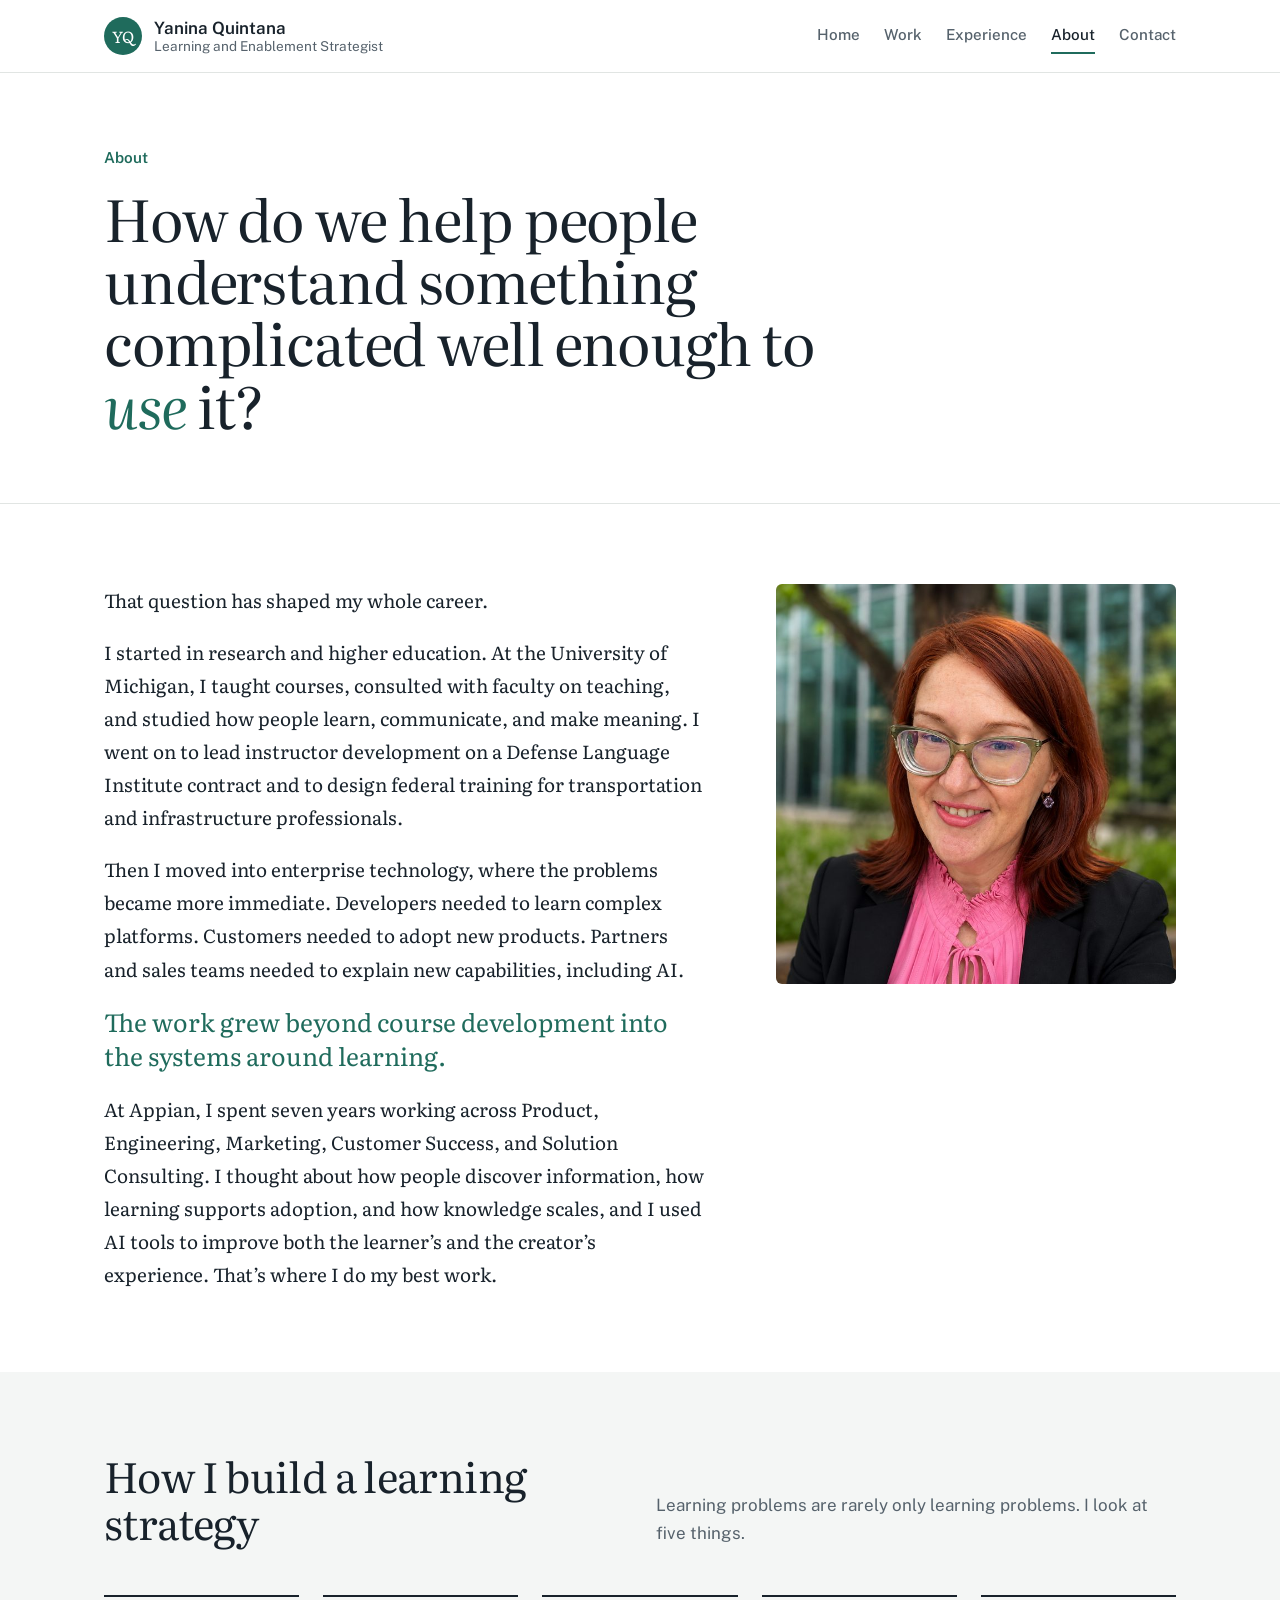
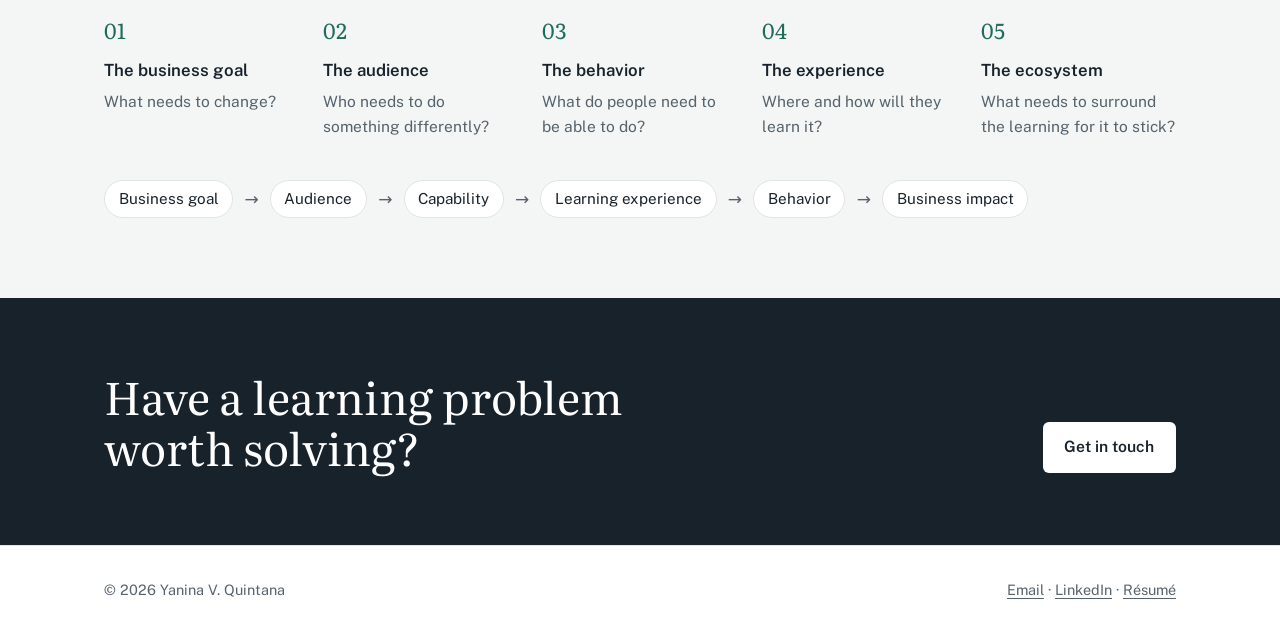
==== about.html @ 0d3a7aab "Add files via upload" ====
<!DOCTYPE html>
<html lang="en">
<head>
<meta charset="utf-8">
<meta name="viewport" content="width=device-width, initial-scale=1, viewport-fit=cover">
<title>About | Yanina Quintana</title>
<meta name="description" content="Yanina Quintana, learning and enablement strategist: learning strategy, AI enablement, and product education for complex technology.">
<meta property="og:title" content="About | Yanina Quintana">
<meta property="og:description" content="Yanina Quintana, learning and enablement strategist: learning strategy, AI enablement, and product education for complex technology.">
<link rel="preconnect" href="https://fonts.googleapis.com"><link rel="preconnect" href="https://fonts.gstatic.com" crossorigin>
<link href="https://fonts.googleapis.com/css2?family=Literata:ital,opsz,wght@0,7..72,400;1,7..72,400&family=Public+Sans:wght@400;500;600&display=swap" rel="stylesheet">
<style>:root{--bg:#FFFFFF;--soft:#F4F6F5;--ink:#18222B;--muted:#56626C;--accent:#1F6B5C;--accent-2:#0F4F43;--rule:#E1E5E3;
--serif:"Literata",Georgia,"Times New Roman",serif;--sans:"Public Sans",system-ui,-apple-system,"Segoe UI",sans-serif;
box-sizing:border-box;padding-top:env(safe-area-inset-top,0px);padding-bottom:env(safe-area-inset-bottom,0px)}
@media (prefers-color-scheme:dark){:root:not([data-theme="light"]){--bg:#11181D;--soft:#18222A;--ink:#E7ECEA;--muted:#9EABB3;--accent:#7CC7B4;--accent-2:#A5DCCD;--rule:#26323A}}
:root[data-theme="dark"]{--bg:#11181D;--soft:#18222A;--ink:#E7ECEA;--muted:#9EABB3;--accent:#7CC7B4;--accent-2:#A5DCCD;--rule:#26323A}
*,*::before,*::after{box-sizing:inherit}
html{scroll-padding-top:5rem}
body{margin:0;background:var(--bg);color:var(--ink);font-family:var(--sans);font-size:1.0625rem;line-height:1.65;-webkit-font-smoothing:antialiased}
a{color:var(--accent);text-underline-offset:3px}
:focus-visible{outline:2px solid var(--accent);outline-offset:3px;border-radius:3px}
h1,h2,h3,p{margin:0}
img{max-width:100%;display:block}
.wrap{max-width:70rem;margin:0 auto;padding:0 1.5rem}
.skip{position:absolute;left:-999px}.skip:focus{left:1rem;top:1rem;background:var(--bg);padding:.5rem 1rem;z-index:20}
/* header */
.site-head{border-bottom:1px solid var(--rule);background:var(--bg);position:sticky;top:0;z-index:10}
.site-head .wrap{display:flex;align-items:center;justify-content:space-between;gap:1rem;min-height:4.5rem;flex-wrap:wrap}
.brand{display:flex;align-items:center;gap:.75rem;text-decoration:none;color:var(--ink)}
.mono{width:2.4rem;height:2.4rem;border-radius:50%;background:var(--accent);color:var(--bg);display:grid;place-items:center;font-family:var(--serif);font-size:1rem;letter-spacing:.02em}
.brand b{display:block;font-weight:600;line-height:1.2}
.brand small{display:block;color:var(--muted);font-size:.85rem;line-height:1.2}
.site-head nav{display:flex;flex-wrap:wrap;gap:.25rem 1.5rem}
.site-head nav a{color:var(--muted);text-decoration:none;font-weight:500;font-size:.95rem;padding:.3rem 0;border-bottom:2px solid transparent}
.site-head nav a:hover{color:var(--ink)}
.site-head nav a[aria-current]{color:var(--ink);border-bottom-color:var(--accent)}
/* shared */
.eyebrow{font-size:.95rem;font-weight:600;color:var(--accent);margin-bottom:1rem}
.lede{font-size:1.2rem;color:var(--muted);max-width:38rem}
.serif{font-family:var(--serif);font-weight:400}
em.acc{font-style:italic;color:var(--accent)}
section{padding:5rem 0}
section.soft{background:var(--soft)}
.sec-head{display:grid;grid-template-columns:1fr 1fr;gap:2rem;align-items:end;margin-bottom:3rem}
.sec-head h2{font-family:var(--serif);font-weight:400;font-size:clamp(1.9rem,3.5vw,2.6rem);line-height:1.15;letter-spacing:-.015em}
.sec-head p{color:var(--muted)}
.more{font-weight:600;text-decoration:none}
.more:hover{text-decoration:underline}
.btns{display:flex;flex-wrap:wrap;gap:.75rem;align-items:center}
.btn{display:inline-block;padding:.8rem 1.35rem;border-radius:6px;font-weight:600;text-decoration:none;font-size:.98rem}
.btn-solid{background:var(--accent);color:var(--bg)}
.btn-solid:hover{background:var(--accent-2)}
.btn-line{color:var(--ink);box-shadow:inset 0 0 0 1.5px var(--rule)}
.btn-line:hover{box-shadow:inset 0 0 0 1.5px var(--ink)}
/* home hero */
.hero{padding:5rem 0 4.5rem}
.hero .wrap{display:grid;grid-template-columns:1.5fr 1fr;gap:4rem;align-items:center}
.hero h1{font-family:var(--serif);font-weight:400;font-size:clamp(2.6rem,5.6vw,4.4rem);line-height:1.06;letter-spacing:-.025em;margin-bottom:1.5rem}
.hero .lede{margin-bottom:2.25rem}
.hero figure{margin:0}
.hero figure img{width:100%;height:auto;aspect-ratio:1;object-fit:cover;border-radius:6px}
.hero figcaption{font-family:var(--serif);font-style:italic;font-size:1.1rem;line-height:1.5;margin-top:1.1rem;padding-left:1rem;border-left:2px solid var(--accent)}
.stats{display:grid;grid-template-columns:repeat(4,1fr);border-top:1px solid var(--rule);border-bottom:1px solid var(--rule)}
.stats div{padding:1.75rem 1.25rem 1.75rem 0;color:var(--muted);font-size:.95rem;line-height:1.4}
.stats div+div{padding-left:1.25rem;border-left:1px solid var(--rule)}
.stats b{display:block;font-family:var(--serif);font-weight:400;font-size:2.4rem;line-height:1.05;color:var(--ink);margin-bottom:.4rem}
/* project cards */
.cards{display:grid;grid-template-columns:repeat(3,1fr);gap:1.25rem}
.card{display:flex;flex-direction:column;background:var(--bg);border:1px solid var(--rule);border-radius:8px;padding:1.6rem;text-decoration:none;color:var(--ink);transition:border-color .15s}
.card:hover{border-color:var(--accent)}
.card .kind{font-size:.85rem;color:var(--muted);margin-bottom:.4rem}
.card h3{font-family:var(--serif);font-weight:400;font-size:1.4rem;line-height:1.25;margin-bottom:.7rem}
.card p{color:var(--muted);font-size:.97rem;margin-bottom:1.25rem}
.card .go{margin-top:auto;color:var(--accent);font-weight:600;font-size:.95rem}
/* what I do */
.dolist{list-style:none;margin:0;padding:0;display:grid;grid-template-columns:repeat(2,1fr);gap:2.5rem 3.5rem}
.dolist li{display:grid;grid-template-columns:3rem 1fr;gap:.25rem 1rem}
.dolist .n{font-family:var(--serif);font-size:1.5rem;color:var(--accent);grid-row:span 2;line-height:1.3}
.dolist h3{font-size:1.1rem;font-weight:600}
.dolist p{color:var(--muted)}
/* how I work teaser */
.split{display:grid;grid-template-columns:1fr 1fr;gap:4rem;align-items:start}
.split h2{font-family:var(--serif);font-weight:400;font-size:clamp(1.9rem,3.5vw,2.6rem);line-height:1.15;margin-bottom:1.25rem}
.split p+p{margin-top:1rem}
.qs{list-style:none;margin:0;padding:0}
.qs li{font-family:var(--serif);font-size:1.25rem;padding:.9rem 0;border-bottom:1px solid var(--rule)}
.qs li:first-child{border-top:1px solid var(--ink)}
/* cta band */
.cta{background:var(--ink);color:var(--bg);padding:4.5rem 0}
.cta .wrap{display:flex;justify-content:space-between;align-items:end;gap:2rem;flex-wrap:wrap}
.cta h2{font-family:var(--serif);font-weight:400;font-size:clamp(1.9rem,4vw,2.8rem);line-height:1.15;max-width:22ch}
.cta .btn-solid{background:var(--bg);color:var(--ink)}
.cta .btn-solid:hover{background:var(--soft)}
/* page header */
.page-head{padding:4.5rem 0 3rem;border-bottom:1px solid var(--rule)}
.page-head h1{font-family:var(--serif);font-weight:400;font-size:clamp(2.4rem,5vw,3.6rem);line-height:1.08;letter-spacing:-.02em;margin-bottom:1.25rem;max-width:22ch}
/* work page */
.proj{display:grid;grid-template-columns:15rem 1fr;gap:3rem;padding:3.5rem 0;border-bottom:1px solid var(--rule)}
.proj .side .kind{color:var(--accent);font-weight:600;margin-bottom:.9rem}
.proj .side .fig{font-family:var(--serif);font-size:2.6rem;line-height:1;margin-bottom:.35rem}
.proj .side .figl{color:var(--muted);font-size:.95rem}
.proj h2{font-family:var(--serif);font-weight:400;font-size:clamp(1.6rem,3vw,2.1rem);line-height:1.2;margin-bottom:1.25rem}
.proj dl{margin:0;display:grid;grid-template-columns:8.5rem 1fr;gap:.9rem 1.5rem;max-width:44rem}
.proj dt{font-weight:600}
.proj dd{margin:0;color:var(--muted)}
.proj dd.insight{font-family:var(--serif);font-style:italic;color:var(--ink);font-size:1.15rem}
.also{display:grid;grid-template-columns:repeat(2,1fr);gap:1.5rem 3rem;list-style:none;margin:0;padding:0}
.also h3{font-size:1.05rem;font-weight:600;margin-bottom:.25rem}
.also p{color:var(--muted)}
/* experience page */
.role{display:grid;grid-template-columns:15rem 1fr;gap:3rem;padding:3rem 0;border-bottom:1px solid var(--rule)}
.role .when{color:var(--muted);font-size:.95rem}
.role .org{font-weight:600;font-size:1.05rem;margin-bottom:.2rem}
.role h2{font-family:var(--serif);font-weight:400;font-size:1.6rem;line-height:1.25;margin-bottom:.8rem}
.role .summary{color:var(--muted);margin-bottom:1rem;max-width:44rem}
.role ul{margin:0;padding-left:1.1rem;max-width:44rem}
.role li+li{margin-top:.45rem}
.role li::marker{color:var(--accent)}
.facts{display:grid;grid-template-columns:repeat(3,1fr);gap:2rem}
.facts h3{font-size:.95rem;font-weight:600;color:var(--accent);margin-bottom:.75rem}
.facts ul{list-style:none;margin:0;padding:0}
.facts li{padding:.55rem 0;border-bottom:1px solid var(--rule)}
.facts li span{display:block;color:var(--muted);font-size:.93rem}
.chips{display:flex;flex-wrap:wrap;gap:.5rem;list-style:none;margin:0;padding:0}
.chips li{border:1px solid var(--rule);padding:.35rem .85rem;border-radius:999px;font-size:.93rem;background:var(--bg)}
.skills{display:grid;grid-template-columns:repeat(2,1fr);gap:2rem 3rem}
.skills h3{font-size:1rem;font-weight:600;margin-bottom:.75rem}
/* about page */
.about-grid{display:grid;grid-template-columns:1.5fr 1fr;gap:4.5rem;align-items:start}
.story p{font-family:var(--serif);font-size:1.18rem;line-height:1.75}
.story p+p{margin-top:1.2rem}
.story .pull{font-size:1.55rem;line-height:1.4;color:var(--accent)}
.about-grid figure{margin:0}
.about-grid figure img{width:100%;height:auto;aspect-ratio:1;object-fit:cover;border-radius:6px}
.steps{list-style:none;margin:0;padding:0;display:grid;grid-template-columns:repeat(5,1fr);gap:1.5rem;counter-reset:s}
.steps li{counter-increment:s;border-top:2px solid var(--ink);padding-top:1rem}
.steps li::before{content:"0" counter(s);display:block;font-family:var(--serif);color:var(--accent);font-size:1.35rem;margin-bottom:.5rem}
.steps h3{font-size:1.05rem;font-weight:600;margin-bottom:.25rem}
.steps p{color:var(--muted);font-size:.97rem}
.flow{display:flex;flex-wrap:wrap;align-items:center;gap:.5rem .7rem;margin-top:2.5rem}
.flow span{background:var(--bg);border:1px solid var(--rule);padding:.35rem .85rem;border-radius:999px;font-size:.95rem}
.flow i{font-style:normal;color:var(--muted)}
/* contact page */
.contact-grid{display:grid;grid-template-columns:1.2fr 1fr;gap:4rem}
.channels{list-style:none;margin:0;padding:0}
.channels li{padding:1.25rem 0;border-bottom:1px solid var(--rule)}
.channels li:first-child{border-top:1px solid var(--ink)}
.channels small{display:block;color:var(--muted);font-size:.9rem}
.channels a{font-family:var(--serif);font-size:1.35rem;text-decoration:none}
.channels a:hover{text-decoration:underline}
footer.site-foot{border-top:1px solid var(--rule);padding:2rem 0;color:var(--muted);font-size:.9rem}
footer.site-foot .wrap{display:flex;justify-content:space-between;flex-wrap:wrap;gap:1rem}
footer.site-foot a{color:var(--muted)}
@media (max-width:900px){
.hero .wrap,.split,.about-grid,.contact-grid,.sec-head{grid-template-columns:1fr;gap:2.5rem}
.hero figure{max-width:20rem}
.cards{grid-template-columns:1fr 1fr}
.dolist,.also,.skills{grid-template-columns:1fr}
.stats{grid-template-columns:1fr 1fr}
.stats div:nth-child(3){padding-left:0;border-left:0}
.stats div:nth-child(n+3){border-top:1px solid var(--rule)}
.proj,.role{grid-template-columns:1fr;gap:1.25rem}
.steps{grid-template-columns:1fr 1fr}
.facts{grid-template-columns:1fr}
section{padding:3.75rem 0}}
@media (max-width:600px){
.site-head .wrap{padding-top:.75rem;padding-bottom:.75rem}
.cards,.steps{grid-template-columns:1fr}
.proj dl{grid-template-columns:1fr;gap:.2rem}
.proj dd{margin-bottom:.8rem}
.hero{padding:3rem 0}}
/* home v2 additions */
.leadin{font-family:var(--serif);font-style:italic;color:var(--muted);font-size:1.1rem;margin-bottom:.4rem}
.hero-solo{padding:6rem 0 4rem}
.hero-solo .eyebrow{letter-spacing:.08em;text-transform:uppercase;font-size:.85rem}
.hero-solo h1{font-family:var(--serif);font-weight:400;font-size:clamp(2.8rem,6.4vw,5.2rem);line-height:1.04;letter-spacing:-.03em;max-width:15ch;margin-bottom:1.75rem}
.hero-solo .lede{margin-bottom:2.25rem}
.think{display:grid;grid-template-columns:1.2fr 1fr;gap:4.5rem;align-items:center}
.think h2,.work-h h2,.how h2{font-family:var(--serif);font-weight:400;font-size:clamp(2rem,3.8vw,2.8rem);line-height:1.12;letter-spacing:-.015em;margin-bottom:1.25rem}
.think p.body{font-size:1.2rem;color:var(--muted);max-width:34rem;margin-bottom:1.5rem}
.think figure{margin:0}
.think figure img{width:100%;height:auto;aspect-ratio:1;object-fit:cover;border-radius:6px}
.think figcaption{font-family:var(--serif);font-style:italic;font-size:1.2rem;line-height:1.5;margin-top:1.25rem;padding-left:1rem;border-left:2px solid var(--accent)}
.work-h{display:grid;grid-template-columns:1fr 1fr;gap:2rem;align-items:end;margin-bottom:2.5rem}
.work-h p{color:var(--muted)}
.cards-foot{margin-top:2rem}
.how{display:grid;grid-template-columns:1fr 1.1fr;gap:4.5rem;align-items:center}
.how p.body{font-size:1.15rem;color:var(--muted);margin-bottom:1.5rem}
.map{background:var(--soft);border-radius:8px;padding:1.25rem}
.map svg{width:100%;height:auto;display:block}
.closing{padding:4.5rem 0;border-top:1px solid var(--rule)}
.closing .wrap{display:flex;justify-content:space-between;align-items:center;gap:1.5rem;flex-wrap:wrap}
.closing .who{display:flex;align-items:center;gap:1rem}
.closing .who .mono{width:3.25rem;height:3.25rem;font-size:1.25rem}
.closing b{display:block;font-family:var(--serif);font-weight:400;font-size:1.6rem;line-height:1.2}
.closing small{color:var(--muted);font-size:1rem}
@media (max-width:900px){.think,.how,.work-h{grid-template-columns:1fr;gap:2.5rem}.think figure{max-width:20rem}.hero-solo{padding:3.5rem 0 3rem}}
/* arched portrait */
.think figure{max-width:23rem;justify-self:center;width:100%}
.arch{position:relative;margin-right:.9rem;margin-bottom:.9rem}
.arch::before{content:"";position:absolute;inset:.9rem -.9rem -.9rem .9rem;background:#DCE8E4;border-radius:999px 999px 0 0}
.arch img{position:relative;width:100%;height:auto;aspect-ratio:4/5;object-fit:cover;object-position:50% 20%;border-radius:999px 999px 0 0}
.think .arch img{aspect-ratio:4/5;border-radius:999px 999px 0 0}
@media (prefers-color-scheme:dark){:root:not([data-theme="light"]) .arch::before{background:#1F3A34}}
:root[data-theme="dark"] .arch::before{background:#1F3A34}
</style>
</head>
<body>
<a class="skip" href="#main">Skip to content</a>
<header class="site-head">
  <div class="wrap">
    <a class="brand" href="index.html"><span class="mono" aria-hidden="true">YQ</span><span><b>Yanina Quintana</b><small>Learning and Enablement Strategist</small></span></a>
    <nav aria-label="Main"><a href="index.html">Home</a><a href="work.html">Work</a><a href="experience.html">Experience</a><a href="about.html" aria-current="page">About</a><a href="contact.html">Contact</a></nav>
  </div>
</header>
<main id="main">

<div class="page-head">
  <div class="wrap">
    <p class="eyebrow">About</p>
    <h1>How do we help people understand something complicated well enough to <em class="acc">use</em> it?</h1>
  </div>
</div>
<section>
  <div class="wrap about-grid">
    <div class="story">
      <p>That question has shaped my whole career.</p>
      <p>I started in research and higher education. At the University of Michigan, I taught courses, consulted with faculty on teaching, and studied how people learn, communicate, and make meaning. I went on to lead instructor development on a Defense Language Institute contract and to design federal training for transportation and infrastructure professionals.</p>
      <p>Then I moved into enterprise technology, where the problems became more immediate. Developers needed to learn complex platforms. Customers needed to adopt new products. Partners and sales teams needed to explain new capabilities, including AI.</p>
      <p class="pull">The work grew beyond course development into the systems around learning.</p>
      <p>At Appian, I spent seven years working across Product, Engineering, Marketing, Customer Success, and Solution Consulting. I thought about how people discover information, how learning supports adoption, and how knowledge scales, and I used AI tools to improve both the learner’s and the creator’s experience. That’s where I do my best work.</p>
    </div>
    <figure><img src="[data-uri]" alt="Portrait of Yanina Quintana" width="720" height="720"></figure>
  </div>
</section>
<section class="soft" id="approach">
  <div class="wrap">
    <div class="sec-head"><h2>How I build a learning strategy</h2><p>Learning problems are rarely only learning problems. I look at five things.</p></div>
    <ol class="steps">
      <li><h3>The business goal</h3><p>What needs to change?</p></li>
      <li><h3>The audience</h3><p>Who needs to do something differently?</p></li>
      <li><h3>The behavior</h3><p>What do people need to be able to do?</p></li>
      <li><h3>The experience</h3><p>Where and how will they learn it?</p></li>
      <li><h3>The ecosystem</h3><p>What needs to surround the learning for it to stick?</p></li>
    </ol>
    <div class="flow" aria-label="From business goal to business impact">
      <span>Business goal</span><i>→</i><span>Audience</span><i>→</i><span>Capability</span><i>→</i><span>Learning experience</span><i>→</i><span>Behavior</span><i>→</i><span>Business impact</span>
    </div>
  </div>
</section>

<section class="cta">
  <div class="wrap">
    <h2>Have a learning problem worth solving?</h2>
    <div class="btns"><a class="btn btn-solid" href="contact.html">Get in touch</a></div>
  </div>
</section>
</main>
<footer class="site-foot">
  <div class="wrap">
    <span>© 2026 Yanina V. Quintana</span>
    <span><a href="mailto:yanina.quintanac@gmail.com">Email</a> · <a href="https://www.linkedin.com/in/yanina-quintana/">LinkedIn</a> · <a href="resume.pdf" download>Résumé</a></span>
  </div>
</footer>
</body>
</html>
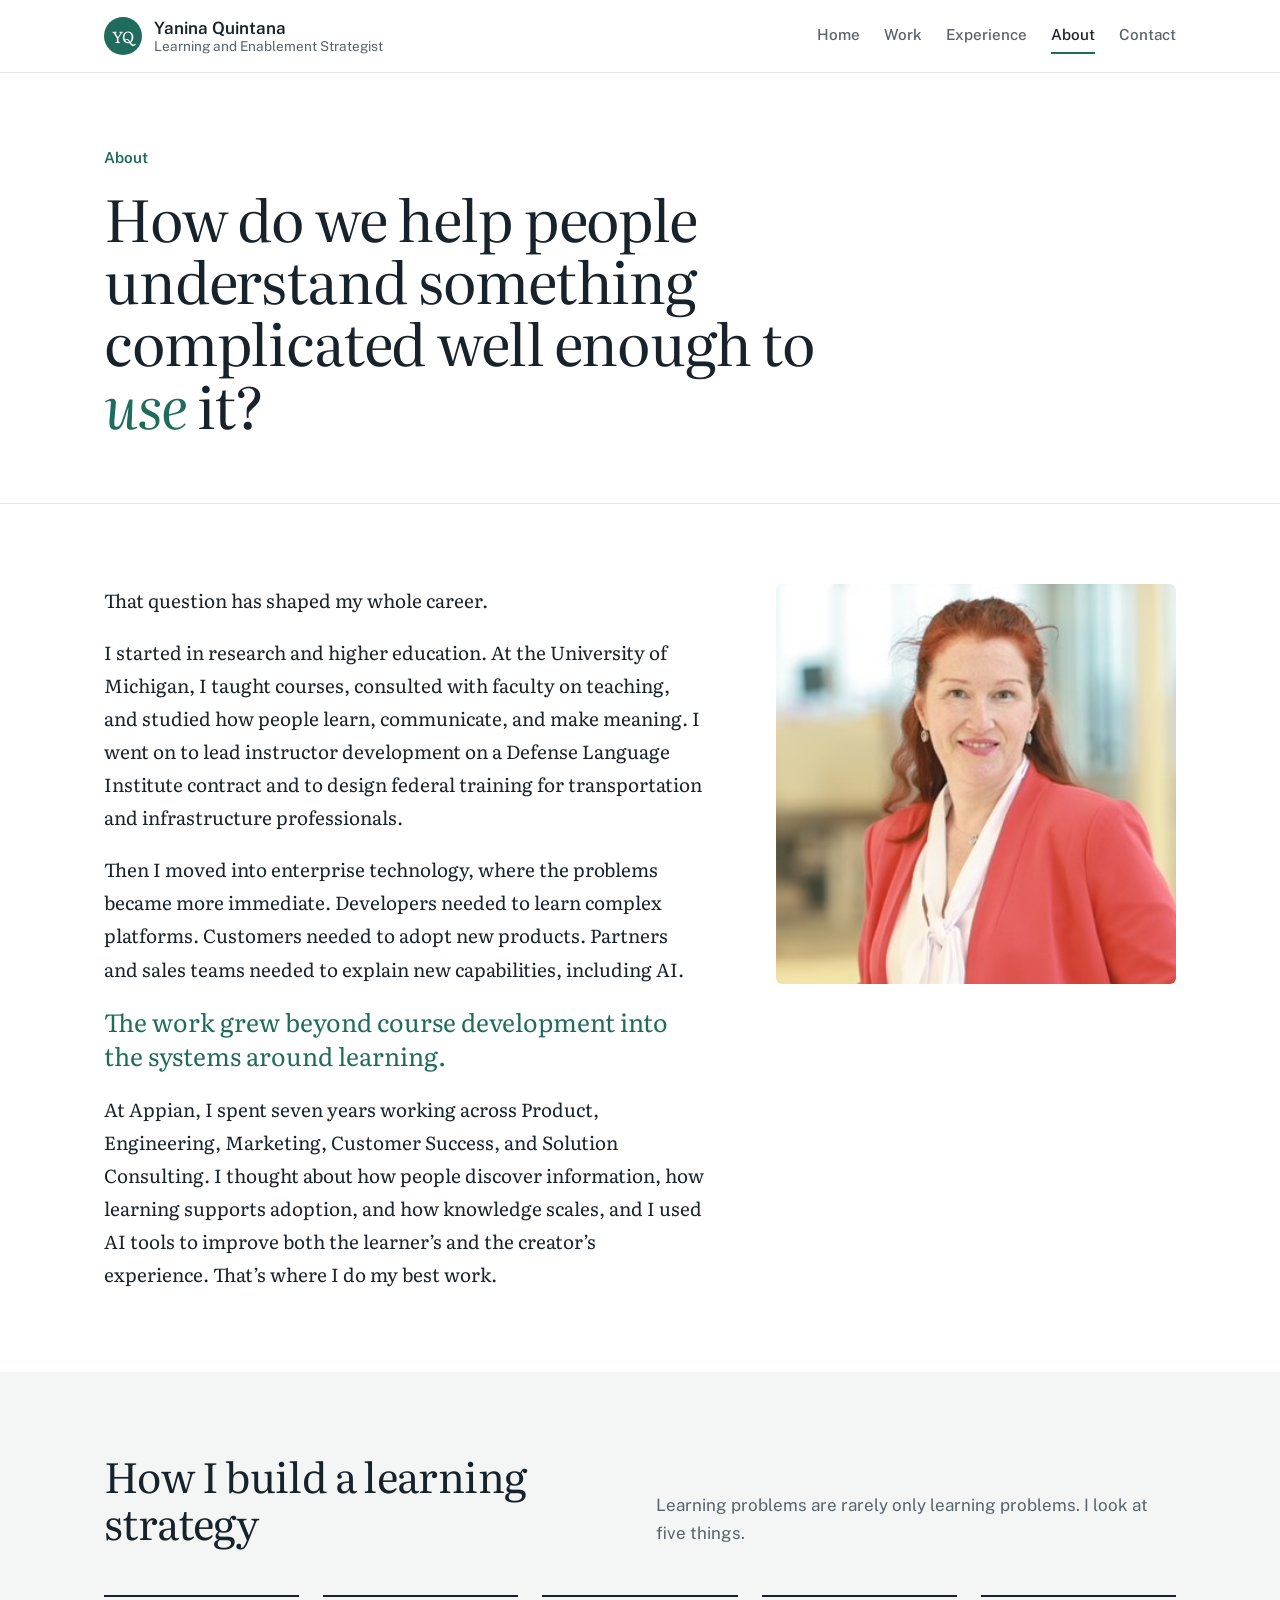
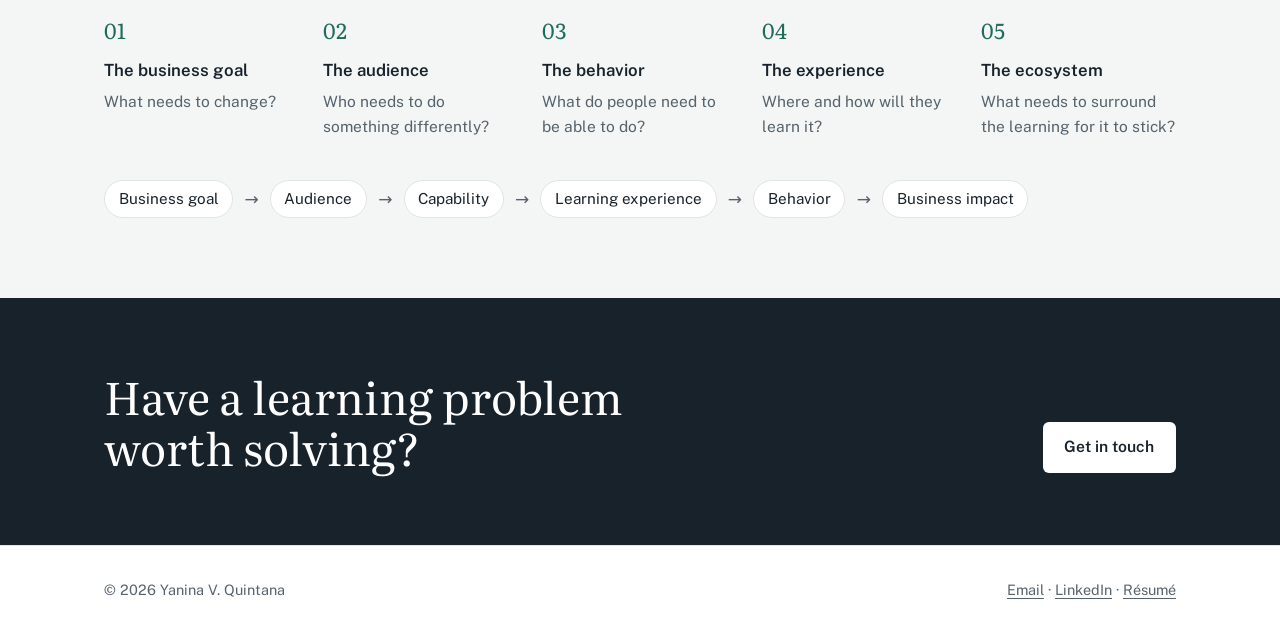
==== commit db3e8cd8: "Add files via upload" ====
--- a/about.html
+++ b/about.html
@@ -203,6 +203,7 @@
 .think .arch img{aspect-ratio:4/5;border-radius:999px 999px 0 0}
 @media (prefers-color-scheme:dark){:root:not([data-theme="light"]) .arch::before{background:#1F3A34}}
 :root[data-theme="dark"] .arch::before{background:#1F3A34}
+.about-grid figure img{object-position:50% 25%}
 </style>
 </head>
 <body>
@@ -230,7 +231,7 @@
       <p class="pull">The work grew beyond course development into the systems around learning.</p>
       <p>At Appian, I spent seven years working across Product, Engineering, Marketing, Customer Success, and Solution Consulting. I thought about how people discover information, how learning supports adoption, and how knowledge scales, and I used AI tools to improve both the learner’s and the creator’s experience. That’s where I do my best work.</p>
     </div>
-    <figure><img src="[data-uri]" alt="Portrait of Yanina Quintana" width="720" height="720"></figure>
+    <figure><img src="[data-uri]" alt="Portrait of Yanina Quintana" width="720" height="720"></figure>
   </div>
 </section>
 <section class="soft" id="approach">
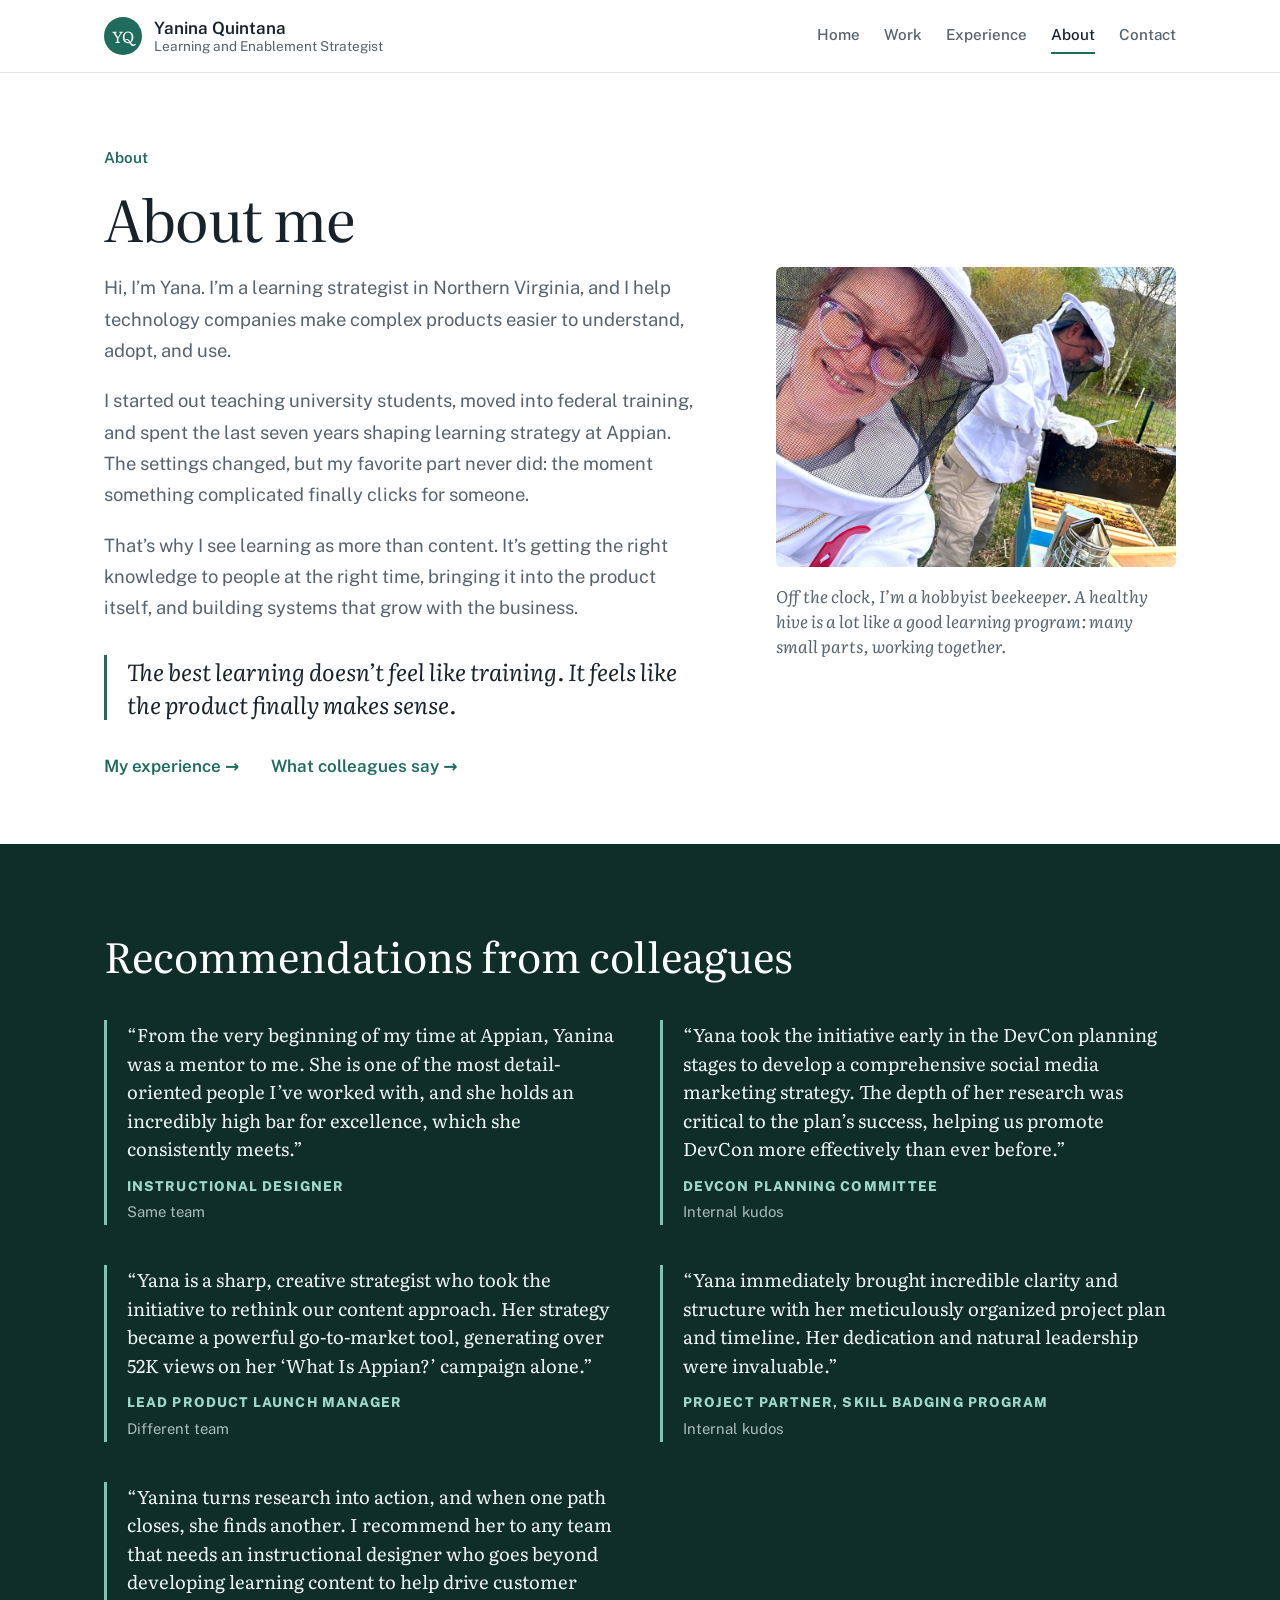
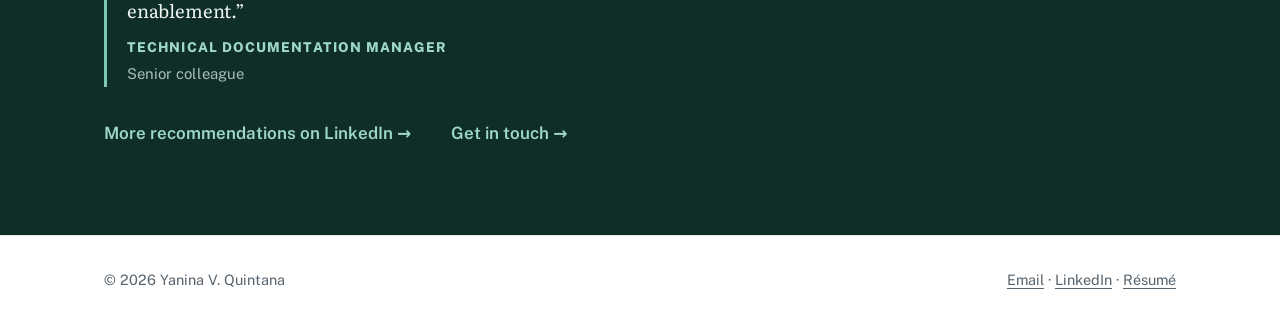
==== commit 7c7f7967: "Add files via upload" ====
--- a/about.html
+++ b/about.html
@@ -204,6 +204,31 @@
 @media (prefers-color-scheme:dark){:root:not([data-theme="light"]) .arch::before{background:#1F3A34}}
 :root[data-theme="dark"] .arch::before{background:#1F3A34}
 .about-grid figure img{object-position:50% 25%}
+.about-short{padding:4.5rem 0 4rem}.about-short .about-grid{align-items:center}
+.about-h1{font-family:var(--serif);font-weight:400;font-size:clamp(2.4rem,5vw,3.6rem);line-height:1.08;letter-spacing:-.02em;margin-bottom:1.5rem}
+.about-short .story p{font-family:var(--sans);font-size:1.15rem;line-height:1.7;color:var(--muted)}
+.about-quote{margin:2rem 0;font-family:var(--serif);font-style:italic;font-size:1.45rem;line-height:1.4;padding-left:1.25rem;border-left:3px solid var(--accent)}
+.about-links{display:flex;flex-wrap:wrap;gap:.5rem 2rem}
+.about-fig{margin:0}
+.about-grid .about-fig img{width:100%;height:auto;aspect-ratio:4/3;object-fit:cover;object-position:50% 50%;border-radius:6px}
+.about-fig figcaption{font-family:var(--serif);font-style:italic;font-size:1.05rem;line-height:1.5;color:var(--muted);margin-top:1rem}
+.recs-h{font-family:var(--serif);font-weight:400;font-size:clamp(1.9rem,3.5vw,2.6rem);line-height:1.15;margin-bottom:2.5rem}
+.recs{columns:2;column-gap:2.5rem}
+.rec{break-inside:avoid;margin:0 0 2.5rem;padding-left:1.25rem;border-left:3px solid var(--accent)}
+.rec blockquote{margin:0 0 .75rem;font-family:var(--serif);font-size:1.15rem;line-height:1.55}
+.rec figcaption b{display:block;font-weight:600}
+.rec figcaption span{color:var(--muted);font-size:.93rem}
+@media (max-width:800px){.recs{columns:1}}
+.recs-dark{background:#0F2E28;color:#EEF4F1;padding:5.5rem 0}
+.recs-dark .recs-h{color:#fff}
+.recs-dark .rec{border-left-color:#7CC7B4}
+.recs-dark .rec blockquote{color:#EEF4F1}
+.rec figcaption b{text-transform:uppercase;letter-spacing:.08em;font-size:.85rem;font-weight:800}
+.recs-dark .rec figcaption b{color:#9ED8C8}
+.recs-dark .rec figcaption span{color:#A9BDB7}
+.recs-links{margin-top:2rem;display:flex;flex-wrap:wrap;gap:.75rem 2.5rem}
+.recs-links a{color:#9ED8C8;font-weight:600;text-decoration:none}
+.recs-links a:hover{text-decoration:underline}
 </style>
 </head>
 <body>
@@ -216,46 +241,42 @@
 </header>
 <main id="main">
 
-<div class="page-head">
+<section class="about-short">
+  <div class="wrap about-grid">
+    <div>
+      <p class="eyebrow">About</p>
+      <h1 class="about-h1">About me</h1>
+      <div class="story">
+        <p>Hi, I’m Yana. I’m a learning strategist in Northern Virginia, and I help technology companies make complex products easier to understand, adopt, and use.</p>
+        <p>I started out teaching university students, moved into federal training, and spent the last seven years shaping learning strategy at Appian. The settings changed, but my favorite part never did: the moment something complicated finally clicks for someone.</p>
+        <p>That’s why I see learning as more than content. It’s getting the right knowledge to people at the right time, bringing it into the product itself, and building systems that grow with the business.</p>
+      </div>
+      <blockquote class="about-quote">The best learning doesn’t feel like training. It feels like the product finally makes sense.</blockquote>
+      <p class="about-links"><a class="more" href="experience.html">My experience →</a> <a class="more" href="#recommendations">What colleagues say →</a></p>
+    </div>
+    <figure class="about-fig">
+      <img src="[data-uri]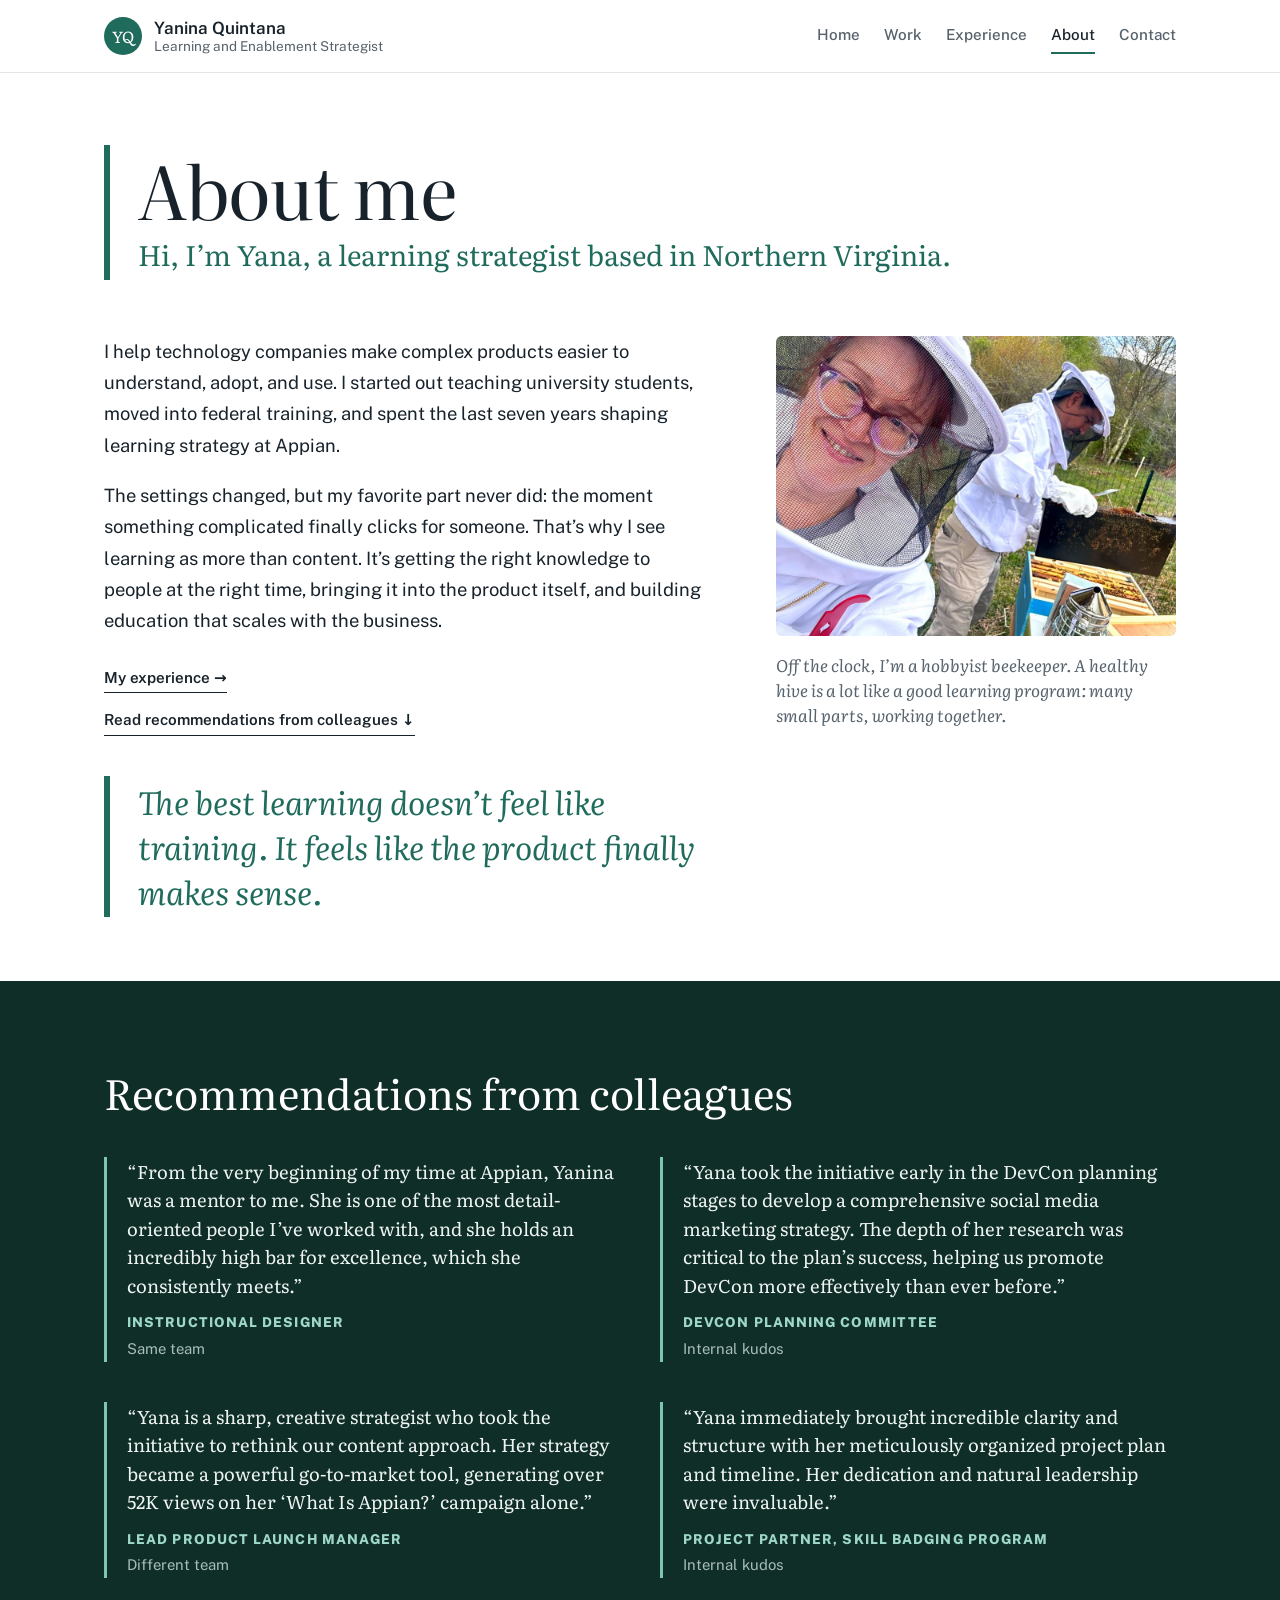
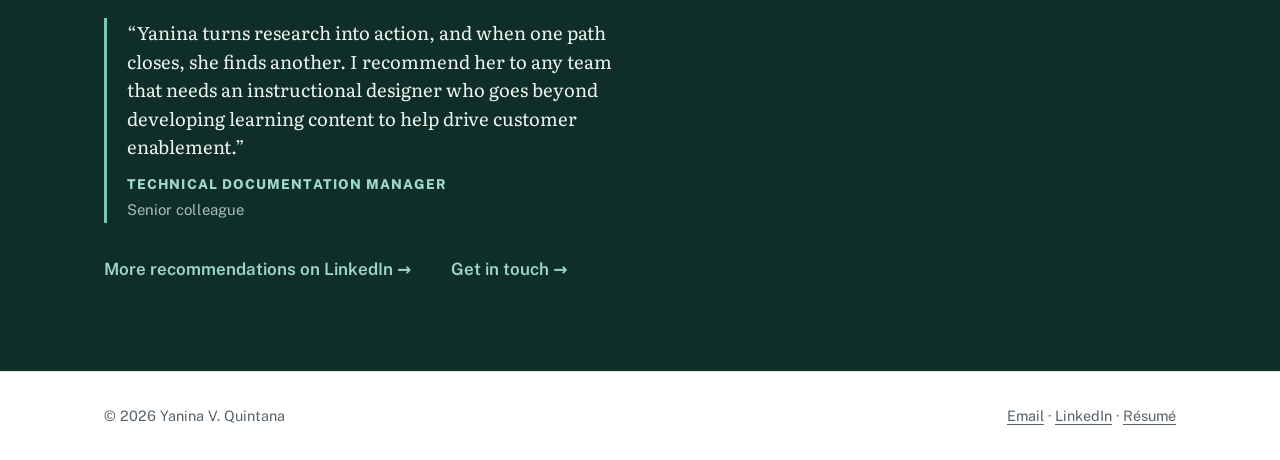
==== commit 77f5e322: "Add files via upload" ====
--- a/about.html
+++ b/about.html
@@ -229,6 +229,15 @@
 .recs-links{margin-top:2rem;display:flex;flex-wrap:wrap;gap:.75rem 2.5rem}
 .recs-links a{color:#9ED8C8;font-weight:600;text-decoration:none}
 .recs-links a:hover{text-decoration:underline}
+.about-head{border-left:6px solid var(--accent);padding:.25rem 0 .35rem 1.75rem;margin-bottom:3.5rem}
+.about-head .about-h1{margin:0 0 .5rem;font-size:clamp(2.8rem,6vw,4.6rem)}
+.about-sub{font-family:var(--serif);font-size:clamp(1.25rem,2.4vw,1.75rem);line-height:1.35;color:var(--accent);margin:0}
+.about-short .about-grid{align-items:start}
+.about-short .story p{color:var(--ink)}
+.about-links{display:flex;flex-direction:column;align-items:flex-start;gap:.9rem;margin:1.75rem 0 0}
+.about-links a{color:var(--ink);font-weight:600;font-size:.95rem;text-decoration:none;border-bottom:1.5px solid var(--ink);padding-bottom:.15rem}
+.about-links a:hover{color:var(--accent);border-color:var(--accent)}
+.about-quote{border-left:6px solid var(--accent);padding:.2rem 0 .2rem 1.75rem;margin:2.5rem 0 0;font-size:clamp(1.5rem,2.8vw,2rem);color:var(--accent)}
 </style>
 </head>
 <body>
@@ -242,22 +251,25 @@
 <main id="main">
 
 <section class="about-short">
-  <div class="wrap about-grid">
-    <div>
-      <p class="eyebrow">About</p>
+  <div class="wrap">
+    <header class="about-head">
       <h1 class="about-h1">About me</h1>
-      <div class="story">
-        <p>Hi, I’m Yana. I’m a learning strategist in Northern Virginia, and I help technology companies make complex products easier to understand, adopt, and use.</p>
-        <p>I started out teaching university students, moved into federal training, and spent the last seven years shaping learning strategy at Appian. The settings changed, but my favorite part never did: the moment something complicated finally clicks for someone.</p>
-        <p>That’s why I see learning as more than content. It’s getting the right knowledge to people at the right time, bringing it into the product itself, and building systems that grow with the business.</p>
+      <p class="about-sub">Hi, I’m Yana, a learning strategist based in Northern Virginia.</p>
+    </header>
+    <div class="about-grid">
+      <div>
+        <div class="story">
+          <p>I help technology companies make complex products easier to understand, adopt, and use. I started out teaching university students, moved into federal training, and spent the last seven years shaping learning strategy at Appian.</p>
+          <p>The settings changed, but my favorite part never did: the moment something complicated finally clicks for someone. That’s why I see learning as more than content. It’s getting the right knowledge to people at the right time, bringing it into the product itself, and building education that scales with the business.</p>
+        </div>
+        <p class="about-links"><a href="experience.html">My experience →</a><a href="#recommendations">Read recommendations from colleagues ↓</a></p>
+        <blockquote class="about-quote">The best learning doesn’t feel like training. It feels like the product finally makes sense.</blockquote>
       </div>
-      <blockquote class="about-quote">The best learning doesn’t feel like training. It feels like the product finally makes sense.</blockquote>
-      <p class="about-links"><a class="more" href="experience.html">My experience →</a> <a class="more" href="#recommendations">What colleagues say →</a></p>
-    </div>
-    <figure class="about-fig">
+      <figure class="about-fig">
       <img src="[data-uri]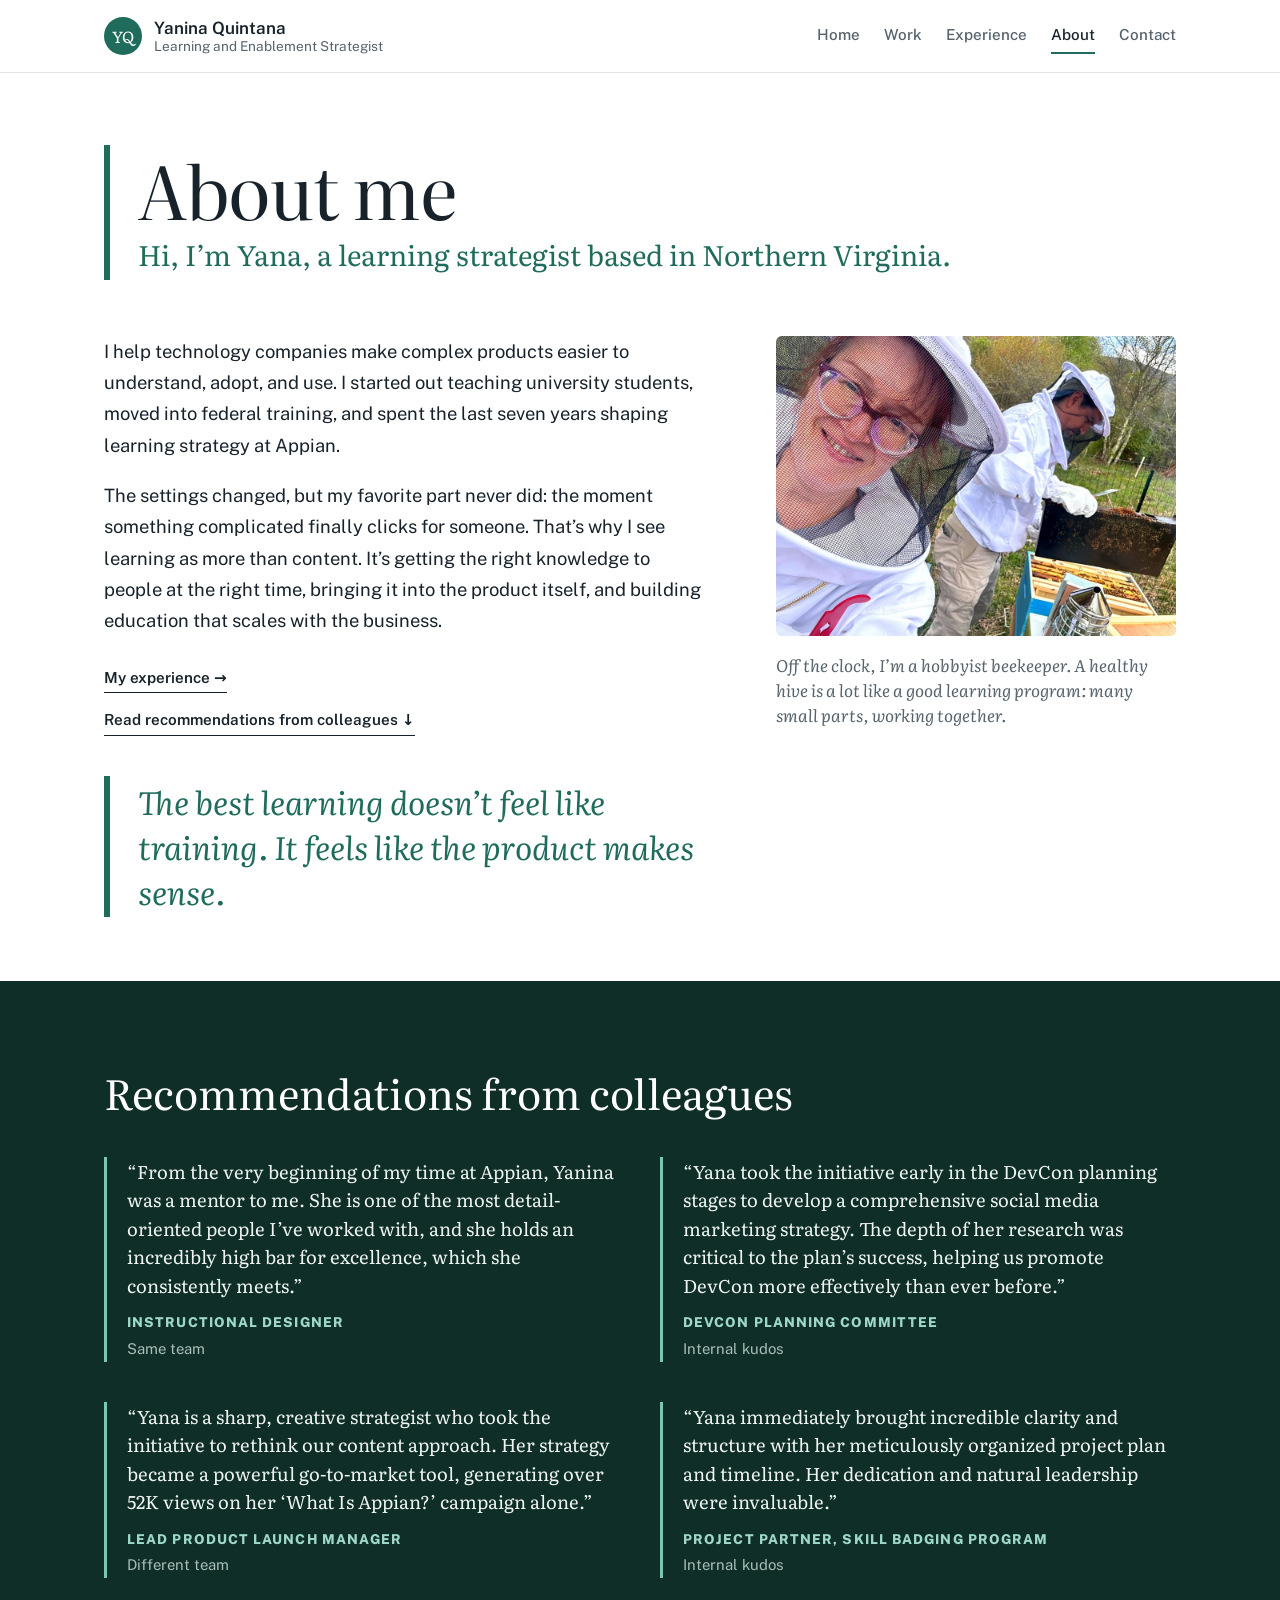
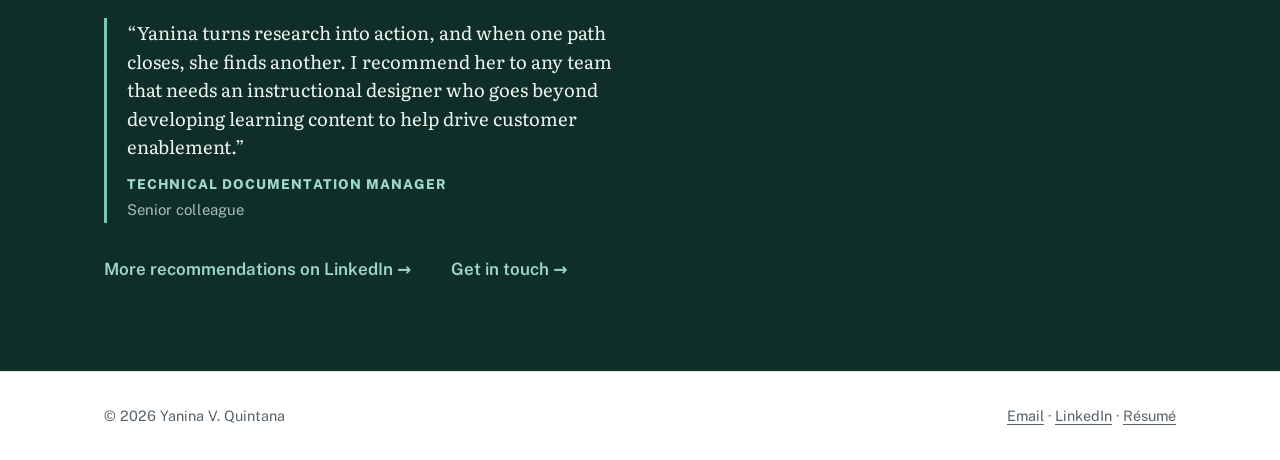
==== commit 9adffaf6: "Add files via upload" ====
--- a/about.html
+++ b/about.html
@@ -263,7 +263,7 @@
           <p>The settings changed, but my favorite part never did: the moment something complicated finally clicks for someone. That’s why I see learning as more than content. It’s getting the right knowledge to people at the right time, bringing it into the product itself, and building education that scales with the business.</p>
         </div>
         <p class="about-links"><a href="experience.html">My experience →</a><a href="#recommendations">Read recommendations from colleagues ↓</a></p>
-        <blockquote class="about-quote">The best learning doesn’t feel like training. It feels like the product finally makes sense.</blockquote>
+        <blockquote class="about-quote">The best learning doesn’t feel like training. It feels like the product makes sense.</blockquote>
       </div>
       <figure class="about-fig">
       <img src="[data-uri]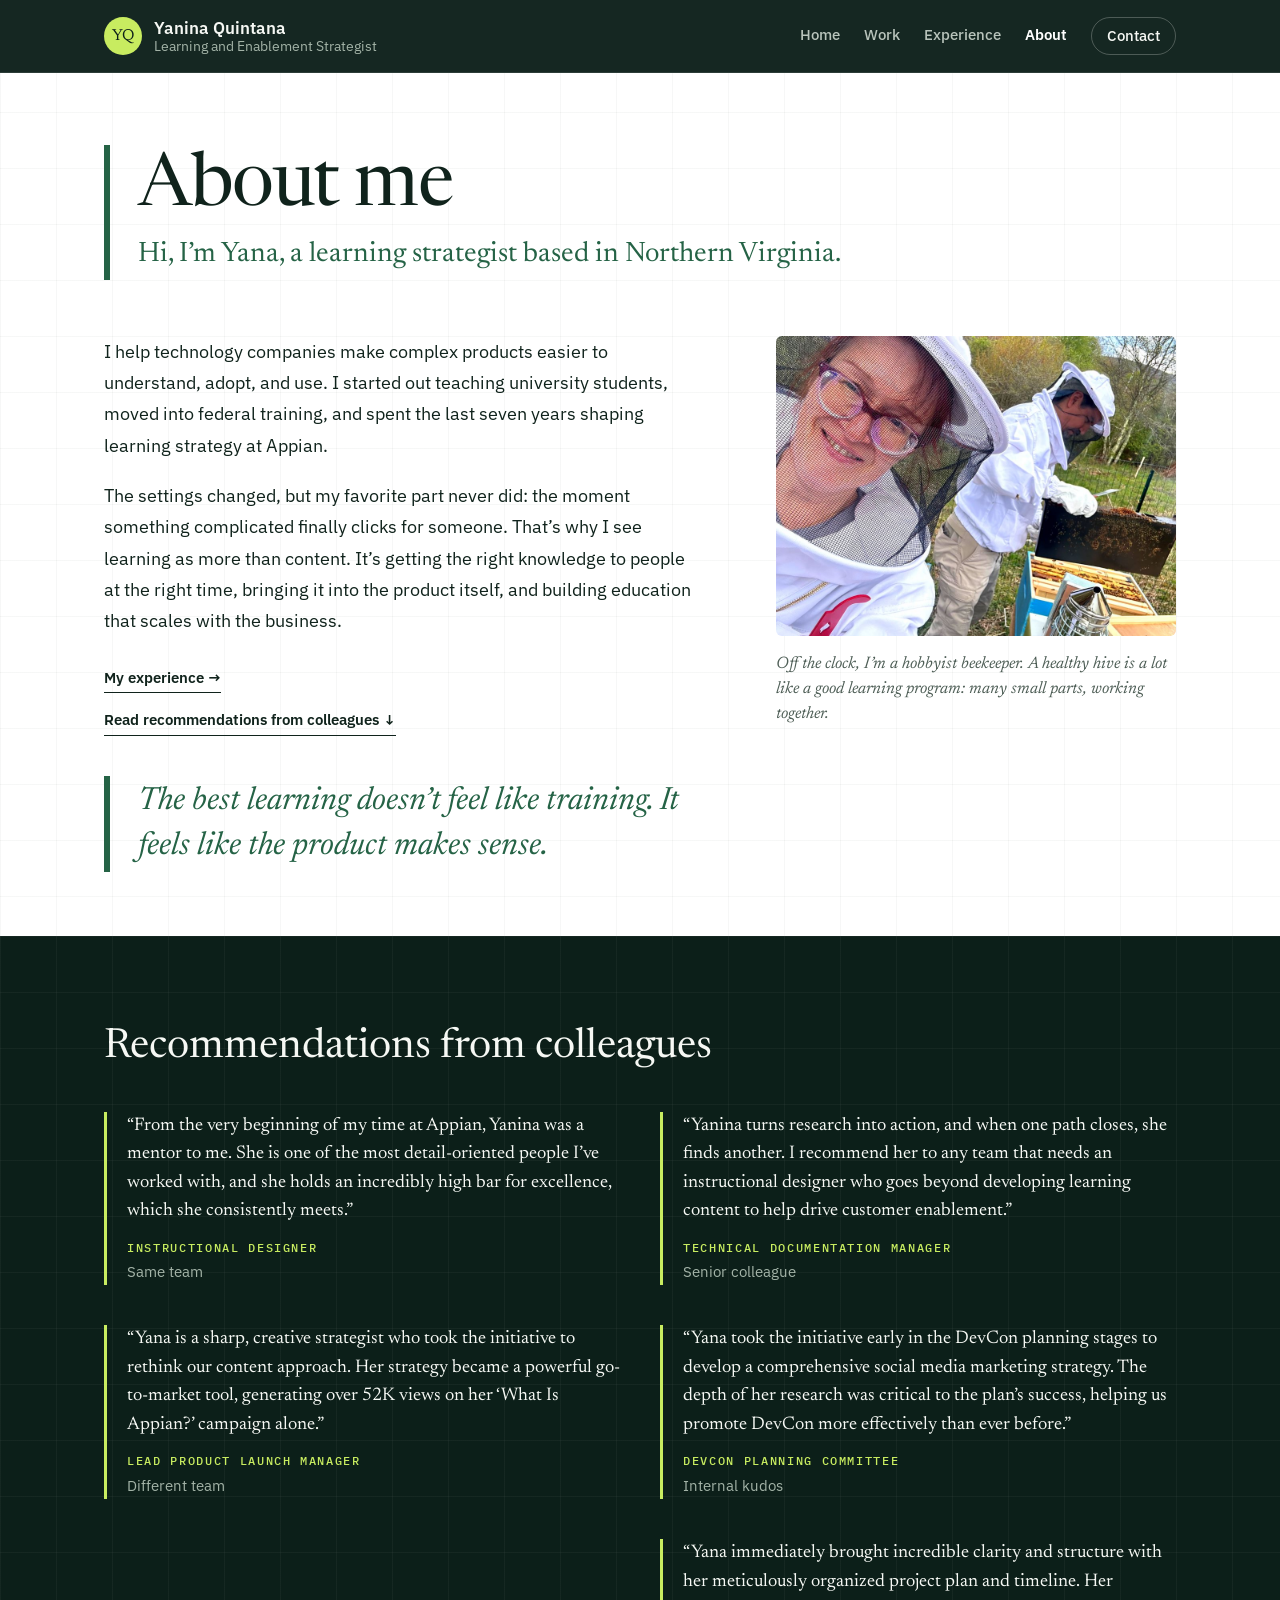
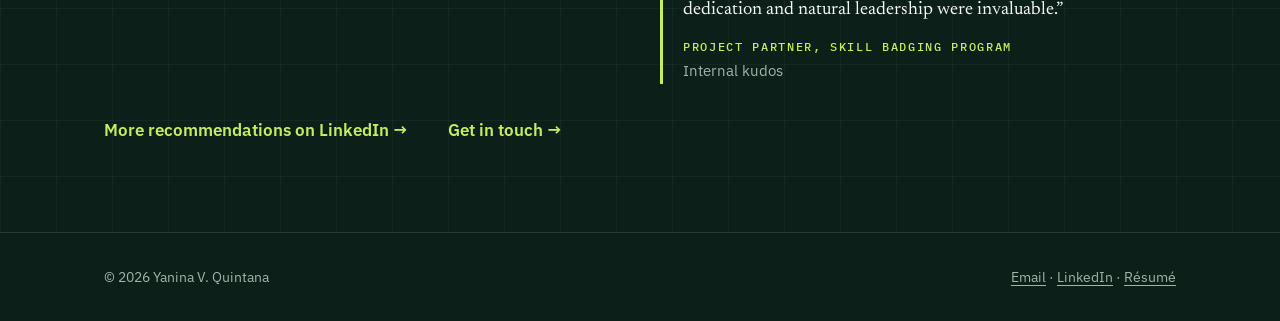
==== commit ab4752a7: "Redesign site and add release-to-learning case study - New dark green, white and lime visual style a" ====
--- a/about.html
+++ b/about.html
@@ -1,14 +1,23 @@
 <!DOCTYPE html>
 <html lang="en">
-<head>
+<head><!-- Google tag (gtag.js) -->
+<script async src="https://www.googletagmanager.com/gtag/js?id=G-6KFP8NZQ0K"></script>
+<script>
+  window.dataLayer = window.dataLayer || [];
+  function gtag(){dataLayer.push(arguments);}
+  gtag('js', new Date());
+
+  gtag('config', 'G-6KFP8NZQ0K');
+</script> 
 <meta charset="utf-8">
+<meta name="theme-color" content="#0C1F19">
 <meta name="viewport" content="width=device-width, initial-scale=1, viewport-fit=cover">
 <title>About | Yanina Quintana</title>
 <meta name="description" content="Yanina Quintana, learning and enablement strategist: learning strategy, AI enablement, and product education for complex technology.">
 <meta property="og:title" content="About | Yanina Quintana">
 <meta property="og:description" content="Yanina Quintana, learning and enablement strategist: learning strategy, AI enablement, and product education for complex technology.">
 <link rel="preconnect" href="https://fonts.googleapis.com"><link rel="preconnect" href="https://fonts.gstatic.com" crossorigin>
-<link href="https://fonts.googleapis.com/css2?family=Literata:ital,opsz,wght@0,7..72,400;1,7..72,400&family=Public+Sans:wght@400;500;600&display=swap" rel="stylesheet">
+<link href="https://fonts.googleapis.com/css2?family=Newsreader:ital,opsz,wght@0,6..72,400;0,6..72,500;1,6..72,400&amp;family=IBM+Plex+Sans:wght@400;500;600&amp;family=IBM+Plex+Mono:wght@400;500&amp;display=swap" rel="stylesheet">
 <style>:root{--bg:#FFFFFF;--soft:#F4F6F5;--ink:#18222B;--muted:#56626C;--accent:#1F6B5C;--accent-2:#0F4F43;--rule:#E1E5E3;
 --serif:"Literata",Georgia,"Times New Roman",serif;--sans:"Public Sans",system-ui,-apple-system,"Segoe UI",sans-serif;
 box-sizing:border-box;padding-top:env(safe-area-inset-top,0px);padding-bottom:env(safe-area-inset-bottom,0px)}
@@ -238,6 +247,96 @@
 .about-links a{color:var(--ink);font-weight:600;font-size:.95rem;text-decoration:none;border-bottom:1.5px solid var(--ink);padding-bottom:.15rem}
 .about-links a:hover{color:var(--accent);border-color:var(--accent)}
 .about-quote{border-left:6px solid var(--accent);padding:.2rem 0 .2rem 1.75rem;margin:2.5rem 0 0;font-size:clamp(1.5rem,2.8vw,2rem);color:var(--accent)}
+
+/* ===== Lovable-inspired theme: dark green, cream, lime ===== */
+:root,:root:not([data-theme="light"]),:root[data-theme="dark"]{
+  --bg:#FFFFFF;--soft:#F3F6F3;--card:#FFFFFF;--ink:#10231C;--muted:#4E5E56;
+  --accent:#256346;--accent-2:#1A4B34;--rule:#E2E7E3;--lime:#C8EC60;--lime-pale:#E6F4C2;--peach:#FBE1D5;
+  --night:#0C1F19;--night-2:#132A22;
+  --serif:"Newsreader",Georgia,"Times New Roman",serif;
+  --sans:"IBM Plex Sans",system-ui,-apple-system,"Segoe UI",sans-serif;
+  --mono:"IBM Plex Mono",ui-monospace,"SFMono-Regular",Menlo,monospace;
+  color-scheme:light;
+}
+@media (prefers-color-scheme:dark){:root,:root:not([data-theme="light"]){
+  --bg:#FFFFFF;--soft:#F3F6F3;--card:#FFFFFF;--ink:#10231C;--muted:#4E5E56;
+  --accent:#256346;--accent-2:#1A4B34;--rule:#E2E7E3;}}
+body{font-family:var(--sans);background-color:var(--bg);color:var(--ink);
+  background-image:linear-gradient(rgba(16,35,28,.035) 1px,transparent 1px),linear-gradient(90deg,rgba(16,35,28,.035) 1px,transparent 1px);
+  background-size:56px 56px}
+
+/* dark bands: header, page tops, recommendations, CTA, footer */
+.site-head,.hero-solo,.work-top,.page-head,.recs-dark,.cta,.site-foot{
+  --bg:#0C1F19;--soft:#132A22;--card:#132A22;--ink:#F6F8F4;--muted:#A3B3A7;
+  --accent:#C8EC60;--accent-2:#B5DA48;--rule:rgba(246,248,244,.13);
+  background-color:#0C1F19;color:#F6F8F4;
+  background-image:linear-gradient(rgba(246,248,244,.04) 1px,transparent 1px),linear-gradient(90deg,rgba(246,248,244,.04) 1px,transparent 1px);
+  background-size:56px 56px;border-color:rgba(246,248,244,.13)}
+.site-head{background-color:rgba(12,31,25,.96);backdrop-filter:blur(8px);background-image:none;border-bottom:1px solid rgba(246,248,244,.1)}
+.site-head .brand{color:#F6F8F4}
+.site-head .mono{background:var(--lime);color:#0C1F19;font-family:var(--serif)}
+.site-head nav a{color:#B9C4BC;border-bottom:0}
+.site-head nav a:hover,.site-head nav a[aria-current]{color:#fff}
+.site-head nav a[aria-current]{font-weight:600}
+.site-head nav a[href="contact.html"]{border:1px solid rgba(246,248,244,.25);border-radius:999px;padding:.35rem .95rem;color:#F6F8F4}
+.site-head nav a[href="contact.html"]:hover{background:var(--lime);color:#0C1F19;border-color:var(--lime)}
+.site-foot{background-image:none}
+.site-foot a{color:#B9C4BC}
+
+/* type */
+h1,h2,h3,.statement,.serif{font-family:var(--serif)}
+h1{letter-spacing:-.025em}
+em.acc,h1 em,h2 em{font-family:var(--serif);font-style:italic;color:var(--accent)}
+.hero-solo h1,.work-top h1,.page-head h1{color:#F6F8F4}
+.lede{color:var(--muted)}
+
+/* monospace labels */
+.eyebrow,.leadin,.card-kicker,.kind,.wk-kind,.wk-label,.label,.wb h3,.channels small,.facts h3,.go,.rec figcaption b{
+  font-family:var(--mono) !important;font-style:normal !important;font-weight:500 !important;
+  font-size:.74rem !important;letter-spacing:.14em !important;text-transform:uppercase !important;color:var(--accent) !important}
+.go{letter-spacing:.08em !important}
+
+/* buttons */
+.btn{border-radius:999px;font-family:var(--sans)}
+.btn-solid{background:var(--lime);color:#0C1F19}
+.btn-solid:hover{background:#B5DA48}
+.btn-line{box-shadow:inset 0 0 0 1px var(--rule);color:var(--ink)}
+.more,.sample{color:var(--accent)}
+
+/* cards */
+.card,.think-card,.areas div{background:var(--card);border:1px solid var(--rule);border-radius:14px;box-shadow:0 10px 30px -18px rgba(12,31,25,.35)}
+.card:hover{border-color:var(--accent);transform:translateY(-2px)}
+.card{transition:transform .15s,border-color .15s}
+.card h3{font-family:var(--serif);font-weight:400}
+.think-card{border-radius:14px}
+
+/* pills */
+.wk-tags li,.chips li{font-family:var(--mono);font-size:.72rem;letter-spacing:.06em;text-transform:uppercase;
+  background:var(--lime-pale);color:#1E3A2B;border:0;border-radius:999px;padding:.3rem .75rem}
+.page-head .chips li,.work-top .chips li{background:rgba(200,236,96,.15);color:#E8F5C4}
+
+/* numbers */
+.stats b,.wk-num,.dolist .n,.steps li::before{font-family:var(--serif);font-weight:400}
+.stats b{color:var(--ink)}
+.stats div:first-child b,.stats div:nth-child(2) b{color:var(--accent)}
+
+/* section accents */
+.wb,.about-head,.about-quote,.sn-box,.hero-photo figcaption,.rec{border-left-color:var(--accent)}
+.hero-photo figcaption{color:#D8DFD9}
+.arch::before{background:#1F3A30 !important}
+section.soft{background:var(--soft)}
+
+/* recommendations */
+.recs-dark .recs-h{color:#F6F8F4}
+.recs-dark .rec{border-left-color:var(--lime)}
+.recs-dark .rec blockquote{color:#F6F8F4}
+.recs-dark .rec figcaption span{color:#A3B3A7}
+.recs-links a{color:var(--lime)}
+
+/* CTA */
+.cta h2{color:#F6F8F4}
+.stats{margin-top:3rem}
+.hero-solo{padding-bottom:5rem}
 </style>
 </head>
 <body>
@@ -297,4 +396,4 @@
   </div>
 </footer>
 </body>
-</html>+</html>
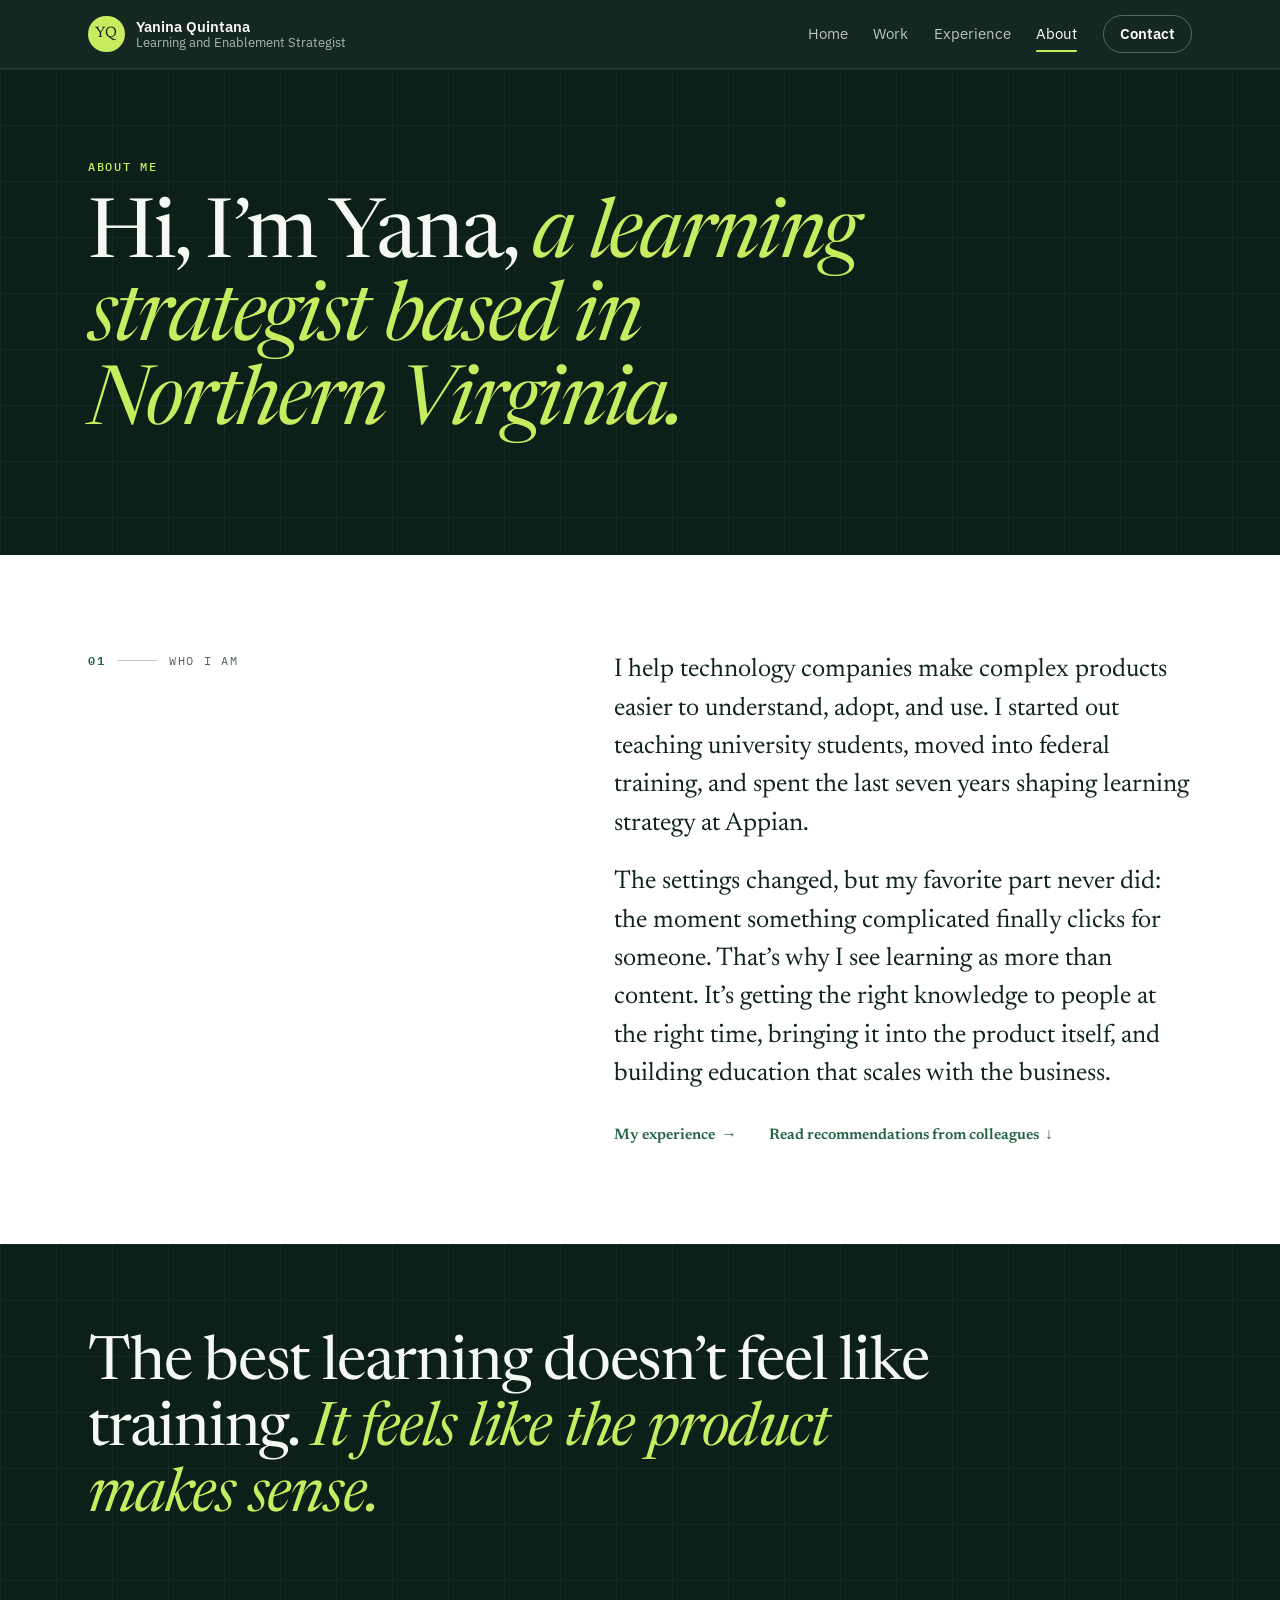
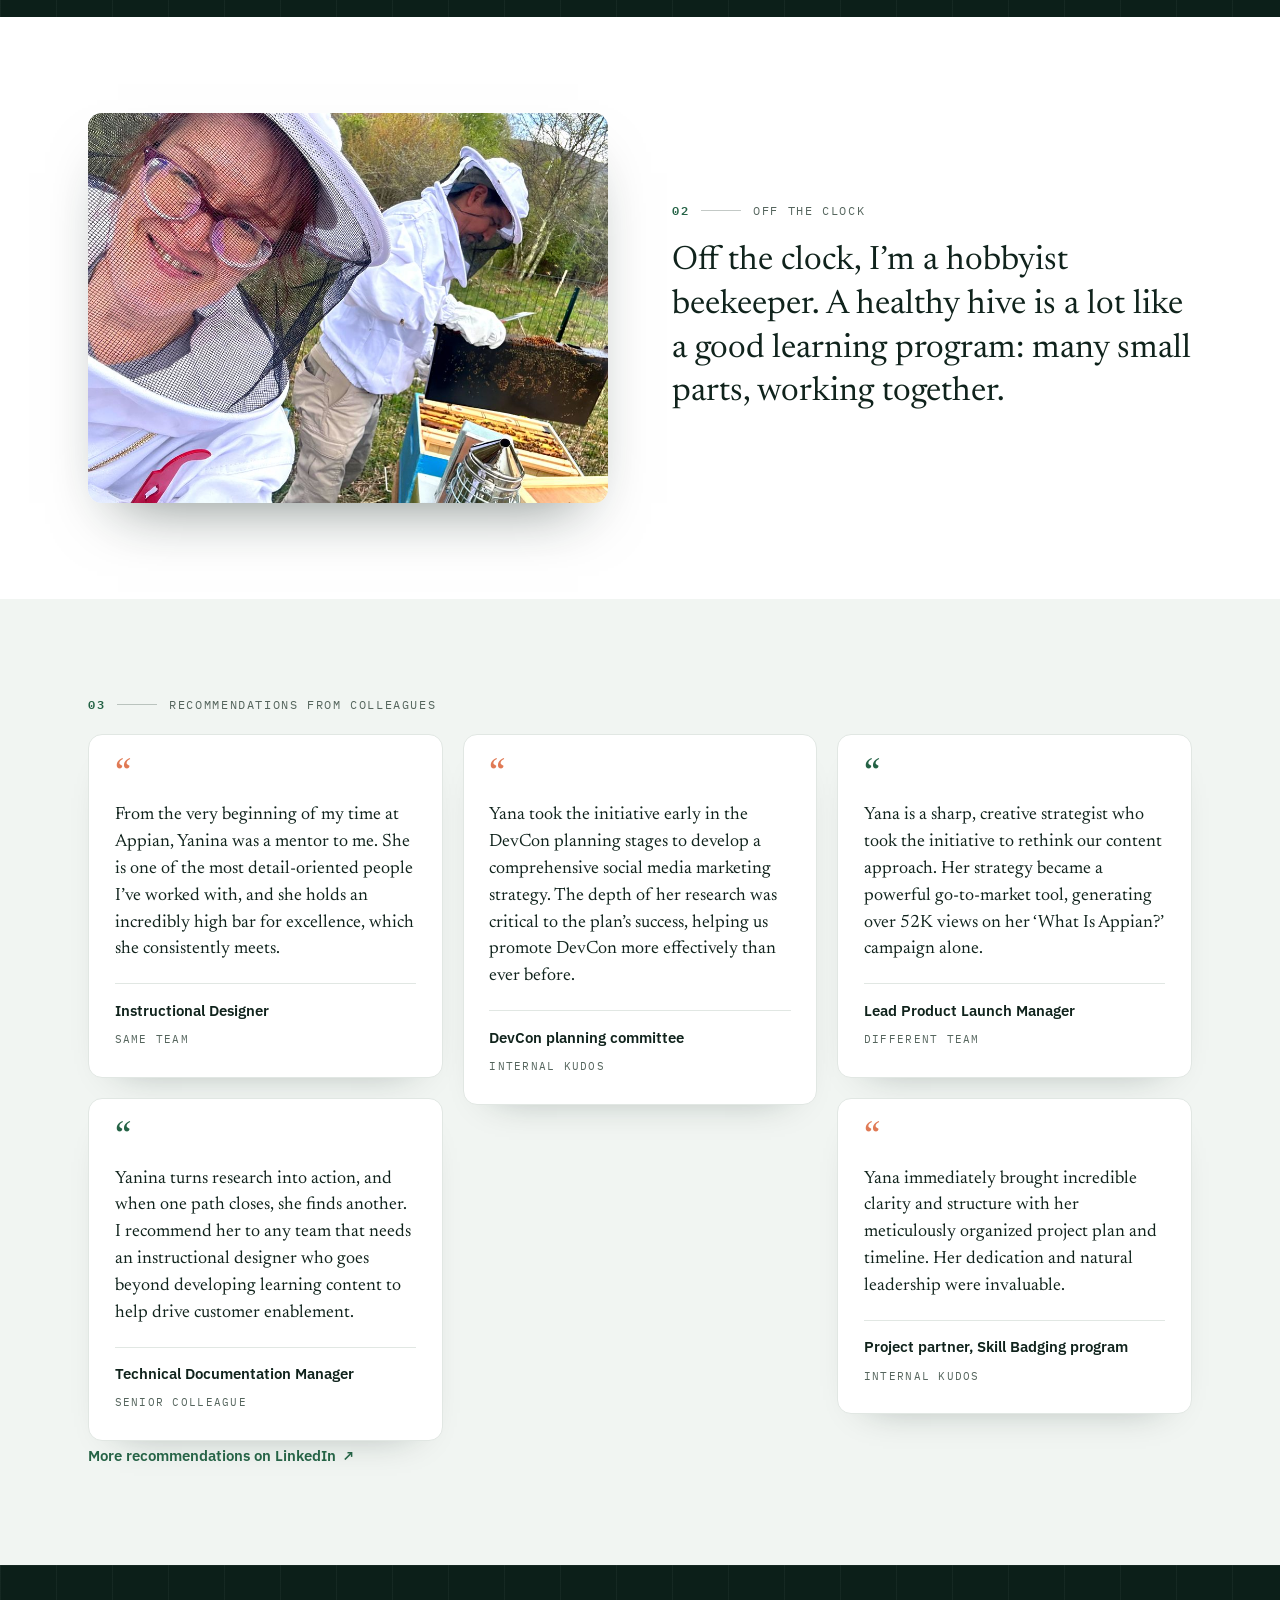
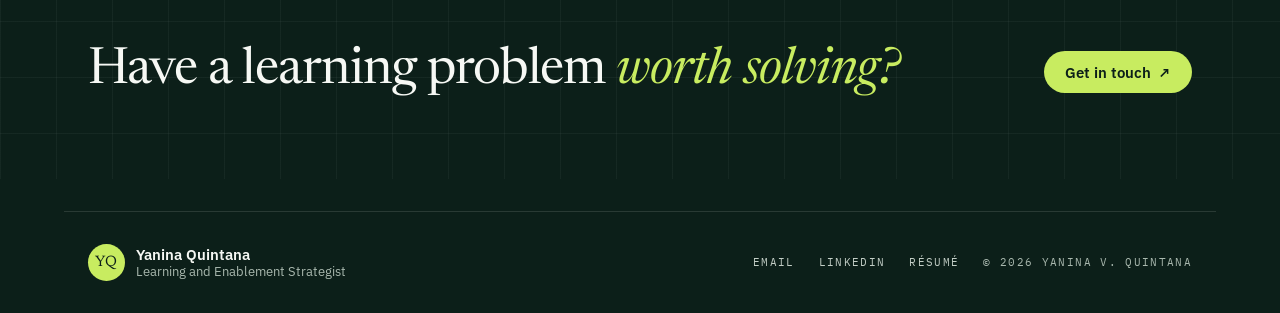
==== commit c071cb3e: "Implement Lovable redesign across all pages Shared site.css and images folder; Google Analytics kept" ====
--- a/about.html
+++ b/about.html
@@ -8,391 +8,79 @@
   gtag('js', new Date());
 
   gtag('config', 'G-6KFP8NZQ0K');
-</script> 
+</script>
 <meta charset="utf-8">
+<meta name="viewport" content="width=device-width, initial-scale=1, viewport-fit=cover">
 <meta name="theme-color" content="#0C1F19">
-<meta name="viewport" content="width=device-width, initial-scale=1, viewport-fit=cover">
-<title>About | Yanina Quintana</title>
+<title>About · Yanina Quintana</title>
 <meta name="description" content="Yanina Quintana, learning and enablement strategist: learning strategy, AI enablement, and product education for complex technology.">
-<meta property="og:title" content="About | Yanina Quintana">
+<meta property="og:title" content="About · Yanina Quintana">
 <meta property="og:description" content="Yanina Quintana, learning and enablement strategist: learning strategy, AI enablement, and product education for complex technology.">
+<meta property="og:image" content="images/portrait.jpg">
 <link rel="preconnect" href="https://fonts.googleapis.com"><link rel="preconnect" href="https://fonts.gstatic.com" crossorigin>
-<link href="https://fonts.googleapis.com/css2?family=Newsreader:ital,opsz,wght@0,6..72,400;0,6..72,500;1,6..72,400&amp;family=IBM+Plex+Sans:wght@400;500;600&amp;family=IBM+Plex+Mono:wght@400;500&amp;display=swap" rel="stylesheet">
-<style>:root{--bg:#FFFFFF;--soft:#F4F6F5;--ink:#18222B;--muted:#56626C;--accent:#1F6B5C;--accent-2:#0F4F43;--rule:#E1E5E3;
---serif:"Literata",Georgia,"Times New Roman",serif;--sans:"Public Sans",system-ui,-apple-system,"Segoe UI",sans-serif;
-box-sizing:border-box;padding-top:env(safe-area-inset-top,0px);padding-bottom:env(safe-area-inset-bottom,0px)}
-@media (prefers-color-scheme:dark){:root:not([data-theme="light"]){--bg:#11181D;--soft:#18222A;--ink:#E7ECEA;--muted:#9EABB3;--accent:#7CC7B4;--accent-2:#A5DCCD;--rule:#26323A}}
-:root[data-theme="dark"]{--bg:#11181D;--soft:#18222A;--ink:#E7ECEA;--muted:#9EABB3;--accent:#7CC7B4;--accent-2:#A5DCCD;--rule:#26323A}
-*,*::before,*::after{box-sizing:inherit}
-html{scroll-padding-top:5rem}
-body{margin:0;background:var(--bg);color:var(--ink);font-family:var(--sans);font-size:1.0625rem;line-height:1.65;-webkit-font-smoothing:antialiased}
-a{color:var(--accent);text-underline-offset:3px}
-:focus-visible{outline:2px solid var(--accent);outline-offset:3px;border-radius:3px}
-h1,h2,h3,p{margin:0}
-img{max-width:100%;display:block}
-.wrap{max-width:70rem;margin:0 auto;padding:0 1.5rem}
-.skip{position:absolute;left:-999px}.skip:focus{left:1rem;top:1rem;background:var(--bg);padding:.5rem 1rem;z-index:20}
-/* header */
-.site-head{border-bottom:1px solid var(--rule);background:var(--bg);position:sticky;top:0;z-index:10}
-.site-head .wrap{display:flex;align-items:center;justify-content:space-between;gap:1rem;min-height:4.5rem;flex-wrap:wrap}
-.brand{display:flex;align-items:center;gap:.75rem;text-decoration:none;color:var(--ink)}
-.mono{width:2.4rem;height:2.4rem;border-radius:50%;background:var(--accent);color:var(--bg);display:grid;place-items:center;font-family:var(--serif);font-size:1rem;letter-spacing:.02em}
-.brand b{display:block;font-weight:600;line-height:1.2}
-.brand small{display:block;color:var(--muted);font-size:.85rem;line-height:1.2}
-.site-head nav{display:flex;flex-wrap:wrap;gap:.25rem 1.5rem}
-.site-head nav a{color:var(--muted);text-decoration:none;font-weight:500;font-size:.95rem;padding:.3rem 0;border-bottom:2px solid transparent}
-.site-head nav a:hover{color:var(--ink)}
-.site-head nav a[aria-current]{color:var(--ink);border-bottom-color:var(--accent)}
-/* shared */
-.eyebrow{font-size:.95rem;font-weight:600;color:var(--accent);margin-bottom:1rem}
-.lede{font-size:1.2rem;color:var(--muted);max-width:38rem}
-.serif{font-family:var(--serif);font-weight:400}
-em.acc{font-style:italic;color:var(--accent)}
-section{padding:5rem 0}
-section.soft{background:var(--soft)}
-.sec-head{display:grid;grid-template-columns:1fr 1fr;gap:2rem;align-items:end;margin-bottom:3rem}
-.sec-head h2{font-family:var(--serif);font-weight:400;font-size:clamp(1.9rem,3.5vw,2.6rem);line-height:1.15;letter-spacing:-.015em}
-.sec-head p{color:var(--muted)}
-.more{font-weight:600;text-decoration:none}
-.more:hover{text-decoration:underline}
-.btns{display:flex;flex-wrap:wrap;gap:.75rem;align-items:center}
-.btn{display:inline-block;padding:.8rem 1.35rem;border-radius:6px;font-weight:600;text-decoration:none;font-size:.98rem}
-.btn-solid{background:var(--accent);color:var(--bg)}
-.btn-solid:hover{background:var(--accent-2)}
-.btn-line{color:var(--ink);box-shadow:inset 0 0 0 1.5px var(--rule)}
-.btn-line:hover{box-shadow:inset 0 0 0 1.5px var(--ink)}
-/* home hero */
-.hero{padding:5rem 0 4.5rem}
-.hero .wrap{display:grid;grid-template-columns:1.5fr 1fr;gap:4rem;align-items:center}
-.hero h1{font-family:var(--serif);font-weight:400;font-size:clamp(2.6rem,5.6vw,4.4rem);line-height:1.06;letter-spacing:-.025em;margin-bottom:1.5rem}
-.hero .lede{margin-bottom:2.25rem}
-.hero figure{margin:0}
-.hero figure img{width:100%;height:auto;aspect-ratio:1;object-fit:cover;border-radius:6px}
-.hero figcaption{font-family:var(--serif);font-style:italic;font-size:1.1rem;line-height:1.5;margin-top:1.1rem;padding-left:1rem;border-left:2px solid var(--accent)}
-.stats{display:grid;grid-template-columns:repeat(4,1fr);border-top:1px solid var(--rule);border-bottom:1px solid var(--rule)}
-.stats div{padding:1.75rem 1.25rem 1.75rem 0;color:var(--muted);font-size:.95rem;line-height:1.4}
-.stats div+div{padding-left:1.25rem;border-left:1px solid var(--rule)}
-.stats b{display:block;font-family:var(--serif);font-weight:400;font-size:2.4rem;line-height:1.05;color:var(--ink);margin-bottom:.4rem}
-/* project cards */
-.cards{display:grid;grid-template-columns:repeat(3,1fr);gap:1.25rem}
-.card{display:flex;flex-direction:column;background:var(--bg);border:1px solid var(--rule);border-radius:8px;padding:1.6rem;text-decoration:none;color:var(--ink);transition:border-color .15s}
-.card:hover{border-color:var(--accent)}
-.card .kind{font-size:.85rem;color:var(--muted);margin-bottom:.4rem}
-.card h3{font-family:var(--serif);font-weight:400;font-size:1.4rem;line-height:1.25;margin-bottom:.7rem}
-.card p{color:var(--muted);font-size:.97rem;margin-bottom:1.25rem}
-.card .go{margin-top:auto;color:var(--accent);font-weight:600;font-size:.95rem}
-/* what I do */
-.dolist{list-style:none;margin:0;padding:0;display:grid;grid-template-columns:repeat(2,1fr);gap:2.5rem 3.5rem}
-.dolist li{display:grid;grid-template-columns:3rem 1fr;gap:.25rem 1rem}
-.dolist .n{font-family:var(--serif);font-size:1.5rem;color:var(--accent);grid-row:span 2;line-height:1.3}
-.dolist h3{font-size:1.1rem;font-weight:600}
-.dolist p{color:var(--muted)}
-/* how I work teaser */
-.split{display:grid;grid-template-columns:1fr 1fr;gap:4rem;align-items:start}
-.split h2{font-family:var(--serif);font-weight:400;font-size:clamp(1.9rem,3.5vw,2.6rem);line-height:1.15;margin-bottom:1.25rem}
-.split p+p{margin-top:1rem}
-.qs{list-style:none;margin:0;padding:0}
-.qs li{font-family:var(--serif);font-size:1.25rem;padding:.9rem 0;border-bottom:1px solid var(--rule)}
-.qs li:first-child{border-top:1px solid var(--ink)}
-/* cta band */
-.cta{background:var(--ink);color:var(--bg);padding:4.5rem 0}
-.cta .wrap{display:flex;justify-content:space-between;align-items:end;gap:2rem;flex-wrap:wrap}
-.cta h2{font-family:var(--serif);font-weight:400;font-size:clamp(1.9rem,4vw,2.8rem);line-height:1.15;max-width:22ch}
-.cta .btn-solid{background:var(--bg);color:var(--ink)}
-.cta .btn-solid:hover{background:var(--soft)}
-/* page header */
-.page-head{padding:4.5rem 0 3rem;border-bottom:1px solid var(--rule)}
-.page-head h1{font-family:var(--serif);font-weight:400;font-size:clamp(2.4rem,5vw,3.6rem);line-height:1.08;letter-spacing:-.02em;margin-bottom:1.25rem;max-width:22ch}
-/* work page */
-.proj{display:grid;grid-template-columns:15rem 1fr;gap:3rem;padding:3.5rem 0;border-bottom:1px solid var(--rule)}
-.proj .side .kind{color:var(--accent);font-weight:600;margin-bottom:.9rem}
-.proj .side .fig{font-family:var(--serif);font-size:2.6rem;line-height:1;margin-bottom:.35rem}
-.proj .side .figl{color:var(--muted);font-size:.95rem}
-.proj h2{font-family:var(--serif);font-weight:400;font-size:clamp(1.6rem,3vw,2.1rem);line-height:1.2;margin-bottom:1.25rem}
-.proj dl{margin:0;display:grid;grid-template-columns:8.5rem 1fr;gap:.9rem 1.5rem;max-width:44rem}
-.proj dt{font-weight:600}
-.proj dd{margin:0;color:var(--muted)}
-.proj dd.insight{font-family:var(--serif);font-style:italic;color:var(--ink);font-size:1.15rem}
-.also{display:grid;grid-template-columns:repeat(2,1fr);gap:1.5rem 3rem;list-style:none;margin:0;padding:0}
-.also h3{font-size:1.05rem;font-weight:600;margin-bottom:.25rem}
-.also p{color:var(--muted)}
-/* experience page */
-.role{display:grid;grid-template-columns:15rem 1fr;gap:3rem;padding:3rem 0;border-bottom:1px solid var(--rule)}
-.role .when{color:var(--muted);font-size:.95rem}
-.role .org{font-weight:600;font-size:1.05rem;margin-bottom:.2rem}
-.role h2{font-family:var(--serif);font-weight:400;font-size:1.6rem;line-height:1.25;margin-bottom:.8rem}
-.role .summary{color:var(--muted);margin-bottom:1rem;max-width:44rem}
-.role ul{margin:0;padding-left:1.1rem;max-width:44rem}
-.role li+li{margin-top:.45rem}
-.role li::marker{color:var(--accent)}
-.facts{display:grid;grid-template-columns:repeat(3,1fr);gap:2rem}
-.facts h3{font-size:.95rem;font-weight:600;color:var(--accent);margin-bottom:.75rem}
-.facts ul{list-style:none;margin:0;padding:0}
-.facts li{padding:.55rem 0;border-bottom:1px solid var(--rule)}
-.facts li span{display:block;color:var(--muted);font-size:.93rem}
-.chips{display:flex;flex-wrap:wrap;gap:.5rem;list-style:none;margin:0;padding:0}
-.chips li{border:1px solid var(--rule);padding:.35rem .85rem;border-radius:999px;font-size:.93rem;background:var(--bg)}
-.skills{display:grid;grid-template-columns:repeat(2,1fr);gap:2rem 3rem}
-.skills h3{font-size:1rem;font-weight:600;margin-bottom:.75rem}
-/* about page */
-.about-grid{display:grid;grid-template-columns:1.5fr 1fr;gap:4.5rem;align-items:start}
-.story p{font-family:var(--serif);font-size:1.18rem;line-height:1.75}
-.story p+p{margin-top:1.2rem}
-.story .pull{font-size:1.55rem;line-height:1.4;color:var(--accent)}
-.about-grid figure{margin:0}
-.about-grid figure img{width:100%;height:auto;aspect-ratio:1;object-fit:cover;border-radius:6px}
-.steps{list-style:none;margin:0;padding:0;display:grid;grid-template-columns:repeat(5,1fr);gap:1.5rem;counter-reset:s}
-.steps li{counter-increment:s;border-top:2px solid var(--ink);padding-top:1rem}
-.steps li::before{content:"0" counter(s);display:block;font-family:var(--serif);color:var(--accent);font-size:1.35rem;margin-bottom:.5rem}
-.steps h3{font-size:1.05rem;font-weight:600;margin-bottom:.25rem}
-.steps p{color:var(--muted);font-size:.97rem}
-.flow{display:flex;flex-wrap:wrap;align-items:center;gap:.5rem .7rem;margin-top:2.5rem}
-.flow span{background:var(--bg);border:1px solid var(--rule);padding:.35rem .85rem;border-radius:999px;font-size:.95rem}
-.flow i{font-style:normal;color:var(--muted)}
-/* contact page */
-.contact-grid{display:grid;grid-template-columns:1.2fr 1fr;gap:4rem}
-.channels{list-style:none;margin:0;padding:0}
-.channels li{padding:1.25rem 0;border-bottom:1px solid var(--rule)}
-.channels li:first-child{border-top:1px solid var(--ink)}
-.channels small{display:block;color:var(--muted);font-size:.9rem}
-.channels a{font-family:var(--serif);font-size:1.35rem;text-decoration:none}
-.channels a:hover{text-decoration:underline}
-footer.site-foot{border-top:1px solid var(--rule);padding:2rem 0;color:var(--muted);font-size:.9rem}
-footer.site-foot .wrap{display:flex;justify-content:space-between;flex-wrap:wrap;gap:1rem}
-footer.site-foot a{color:var(--muted)}
-@media (max-width:900px){
-.hero .wrap,.split,.about-grid,.contact-grid,.sec-head{grid-template-columns:1fr;gap:2.5rem}
-.hero figure{max-width:20rem}
-.cards{grid-template-columns:1fr 1fr}
-.dolist,.also,.skills{grid-template-columns:1fr}
-.stats{grid-template-columns:1fr 1fr}
-.stats div:nth-child(3){padding-left:0;border-left:0}
-.stats div:nth-child(n+3){border-top:1px solid var(--rule)}
-.proj,.role{grid-template-columns:1fr;gap:1.25rem}
-.steps{grid-template-columns:1fr 1fr}
-.facts{grid-template-columns:1fr}
-section{padding:3.75rem 0}}
-@media (max-width:600px){
-.site-head .wrap{padding-top:.75rem;padding-bottom:.75rem}
-.cards,.steps{grid-template-columns:1fr}
-.proj dl{grid-template-columns:1fr;gap:.2rem}
-.proj dd{margin-bottom:.8rem}
-.hero{padding:3rem 0}}
-/* home v2 additions */
-.leadin{font-family:var(--serif);font-style:italic;color:var(--muted);font-size:1.1rem;margin-bottom:.4rem}
-.hero-solo{padding:6rem 0 4rem}
-.hero-solo .eyebrow{letter-spacing:.08em;text-transform:uppercase;font-size:.85rem}
-.hero-solo h1{font-family:var(--serif);font-weight:400;font-size:clamp(2.8rem,6.4vw,5.2rem);line-height:1.04;letter-spacing:-.03em;max-width:15ch;margin-bottom:1.75rem}
-.hero-solo .lede{margin-bottom:2.25rem}
-.think{display:grid;grid-template-columns:1.2fr 1fr;gap:4.5rem;align-items:center}
-.think h2,.work-h h2,.how h2{font-family:var(--serif);font-weight:400;font-size:clamp(2rem,3.8vw,2.8rem);line-height:1.12;letter-spacing:-.015em;margin-bottom:1.25rem}
-.think p.body{font-size:1.2rem;color:var(--muted);max-width:34rem;margin-bottom:1.5rem}
-.think figure{margin:0}
-.think figure img{width:100%;height:auto;aspect-ratio:1;object-fit:cover;border-radius:6px}
-.think figcaption{font-family:var(--serif);font-style:italic;font-size:1.2rem;line-height:1.5;margin-top:1.25rem;padding-left:1rem;border-left:2px solid var(--accent)}
-.work-h{display:grid;grid-template-columns:1fr 1fr;gap:2rem;align-items:end;margin-bottom:2.5rem}
-.work-h p{color:var(--muted)}
-.cards-foot{margin-top:2rem}
-.how{display:grid;grid-template-columns:1fr 1.1fr;gap:4.5rem;align-items:center}
-.how p.body{font-size:1.15rem;color:var(--muted);margin-bottom:1.5rem}
-.map{background:var(--soft);border-radius:8px;padding:1.25rem}
-.map svg{width:100%;height:auto;display:block}
-.closing{padding:4.5rem 0;border-top:1px solid var(--rule)}
-.closing .wrap{display:flex;justify-content:space-between;align-items:center;gap:1.5rem;flex-wrap:wrap}
-.closing .who{display:flex;align-items:center;gap:1rem}
-.closing .who .mono{width:3.25rem;height:3.25rem;font-size:1.25rem}
-.closing b{display:block;font-family:var(--serif);font-weight:400;font-size:1.6rem;line-height:1.2}
-.closing small{color:var(--muted);font-size:1rem}
-@media (max-width:900px){.think,.how,.work-h{grid-template-columns:1fr;gap:2.5rem}.think figure{max-width:20rem}.hero-solo{padding:3.5rem 0 3rem}}
-/* arched portrait */
-.think figure{max-width:23rem;justify-self:center;width:100%}
-.arch{position:relative;margin-right:.9rem;margin-bottom:.9rem}
-.arch::before{content:"";position:absolute;inset:.9rem -.9rem -.9rem .9rem;background:#DCE8E4;border-radius:999px 999px 0 0}
-.arch img{position:relative;width:100%;height:auto;aspect-ratio:4/5;object-fit:cover;object-position:50% 20%;border-radius:999px 999px 0 0}
-.think .arch img{aspect-ratio:4/5;border-radius:999px 999px 0 0}
-@media (prefers-color-scheme:dark){:root:not([data-theme="light"]) .arch::before{background:#1F3A34}}
-:root[data-theme="dark"] .arch::before{background:#1F3A34}
-.about-grid figure img{object-position:50% 25%}
-.about-short{padding:4.5rem 0 4rem}.about-short .about-grid{align-items:center}
-.about-h1{font-family:var(--serif);font-weight:400;font-size:clamp(2.4rem,5vw,3.6rem);line-height:1.08;letter-spacing:-.02em;margin-bottom:1.5rem}
-.about-short .story p{font-family:var(--sans);font-size:1.15rem;line-height:1.7;color:var(--muted)}
-.about-quote{margin:2rem 0;font-family:var(--serif);font-style:italic;font-size:1.45rem;line-height:1.4;padding-left:1.25rem;border-left:3px solid var(--accent)}
-.about-links{display:flex;flex-wrap:wrap;gap:.5rem 2rem}
-.about-fig{margin:0}
-.about-grid .about-fig img{width:100%;height:auto;aspect-ratio:4/3;object-fit:cover;object-position:50% 50%;border-radius:6px}
-.about-fig figcaption{font-family:var(--serif);font-style:italic;font-size:1.05rem;line-height:1.5;color:var(--muted);margin-top:1rem}
-.recs-h{font-family:var(--serif);font-weight:400;font-size:clamp(1.9rem,3.5vw,2.6rem);line-height:1.15;margin-bottom:2.5rem}
-.recs{columns:2;column-gap:2.5rem}
-.rec{break-inside:avoid;margin:0 0 2.5rem;padding-left:1.25rem;border-left:3px solid var(--accent)}
-.rec blockquote{margin:0 0 .75rem;font-family:var(--serif);font-size:1.15rem;line-height:1.55}
-.rec figcaption b{display:block;font-weight:600}
-.rec figcaption span{color:var(--muted);font-size:.93rem}
-@media (max-width:800px){.recs{columns:1}}
-.recs-dark{background:#0F2E28;color:#EEF4F1;padding:5.5rem 0}
-.recs-dark .recs-h{color:#fff}
-.recs-dark .rec{border-left-color:#7CC7B4}
-.recs-dark .rec blockquote{color:#EEF4F1}
-.rec figcaption b{text-transform:uppercase;letter-spacing:.08em;font-size:.85rem;font-weight:800}
-.recs-dark .rec figcaption b{color:#9ED8C8}
-.recs-dark .rec figcaption span{color:#A9BDB7}
-.recs-links{margin-top:2rem;display:flex;flex-wrap:wrap;gap:.75rem 2.5rem}
-.recs-links a{color:#9ED8C8;font-weight:600;text-decoration:none}
-.recs-links a:hover{text-decoration:underline}
-.about-head{border-left:6px solid var(--accent);padding:.25rem 0 .35rem 1.75rem;margin-bottom:3.5rem}
-.about-head .about-h1{margin:0 0 .5rem;font-size:clamp(2.8rem,6vw,4.6rem)}
-.about-sub{font-family:var(--serif);font-size:clamp(1.25rem,2.4vw,1.75rem);line-height:1.35;color:var(--accent);margin:0}
-.about-short .about-grid{align-items:start}
-.about-short .story p{color:var(--ink)}
-.about-links{display:flex;flex-direction:column;align-items:flex-start;gap:.9rem;margin:1.75rem 0 0}
-.about-links a{color:var(--ink);font-weight:600;font-size:.95rem;text-decoration:none;border-bottom:1.5px solid var(--ink);padding-bottom:.15rem}
-.about-links a:hover{color:var(--accent);border-color:var(--accent)}
-.about-quote{border-left:6px solid var(--accent);padding:.2rem 0 .2rem 1.75rem;margin:2.5rem 0 0;font-size:clamp(1.5rem,2.8vw,2rem);color:var(--accent)}
-
-/* ===== Lovable-inspired theme: dark green, cream, lime ===== */
-:root,:root:not([data-theme="light"]),:root[data-theme="dark"]{
-  --bg:#FFFFFF;--soft:#F3F6F3;--card:#FFFFFF;--ink:#10231C;--muted:#4E5E56;
-  --accent:#256346;--accent-2:#1A4B34;--rule:#E2E7E3;--lime:#C8EC60;--lime-pale:#E6F4C2;--peach:#FBE1D5;
-  --night:#0C1F19;--night-2:#132A22;
-  --serif:"Newsreader",Georgia,"Times New Roman",serif;
-  --sans:"IBM Plex Sans",system-ui,-apple-system,"Segoe UI",sans-serif;
-  --mono:"IBM Plex Mono",ui-monospace,"SFMono-Regular",Menlo,monospace;
-  color-scheme:light;
-}
-@media (prefers-color-scheme:dark){:root,:root:not([data-theme="light"]){
-  --bg:#FFFFFF;--soft:#F3F6F3;--card:#FFFFFF;--ink:#10231C;--muted:#4E5E56;
-  --accent:#256346;--accent-2:#1A4B34;--rule:#E2E7E3;}}
-body{font-family:var(--sans);background-color:var(--bg);color:var(--ink);
-  background-image:linear-gradient(rgba(16,35,28,.035) 1px,transparent 1px),linear-gradient(90deg,rgba(16,35,28,.035) 1px,transparent 1px);
-  background-size:56px 56px}
-
-/* dark bands: header, page tops, recommendations, CTA, footer */
-.site-head,.hero-solo,.work-top,.page-head,.recs-dark,.cta,.site-foot{
-  --bg:#0C1F19;--soft:#132A22;--card:#132A22;--ink:#F6F8F4;--muted:#A3B3A7;
-  --accent:#C8EC60;--accent-2:#B5DA48;--rule:rgba(246,248,244,.13);
-  background-color:#0C1F19;color:#F6F8F4;
-  background-image:linear-gradient(rgba(246,248,244,.04) 1px,transparent 1px),linear-gradient(90deg,rgba(246,248,244,.04) 1px,transparent 1px);
-  background-size:56px 56px;border-color:rgba(246,248,244,.13)}
-.site-head{background-color:rgba(12,31,25,.96);backdrop-filter:blur(8px);background-image:none;border-bottom:1px solid rgba(246,248,244,.1)}
-.site-head .brand{color:#F6F8F4}
-.site-head .mono{background:var(--lime);color:#0C1F19;font-family:var(--serif)}
-.site-head nav a{color:#B9C4BC;border-bottom:0}
-.site-head nav a:hover,.site-head nav a[aria-current]{color:#fff}
-.site-head nav a[aria-current]{font-weight:600}
-.site-head nav a[href="contact.html"]{border:1px solid rgba(246,248,244,.25);border-radius:999px;padding:.35rem .95rem;color:#F6F8F4}
-.site-head nav a[href="contact.html"]:hover{background:var(--lime);color:#0C1F19;border-color:var(--lime)}
-.site-foot{background-image:none}
-.site-foot a{color:#B9C4BC}
-
-/* type */
-h1,h2,h3,.statement,.serif{font-family:var(--serif)}
-h1{letter-spacing:-.025em}
-em.acc,h1 em,h2 em{font-family:var(--serif);font-style:italic;color:var(--accent)}
-.hero-solo h1,.work-top h1,.page-head h1{color:#F6F8F4}
-.lede{color:var(--muted)}
-
-/* monospace labels */
-.eyebrow,.leadin,.card-kicker,.kind,.wk-kind,.wk-label,.label,.wb h3,.channels small,.facts h3,.go,.rec figcaption b{
-  font-family:var(--mono) !important;font-style:normal !important;font-weight:500 !important;
-  font-size:.74rem !important;letter-spacing:.14em !important;text-transform:uppercase !important;color:var(--accent) !important}
-.go{letter-spacing:.08em !important}
-
-/* buttons */
-.btn{border-radius:999px;font-family:var(--sans)}
-.btn-solid{background:var(--lime);color:#0C1F19}
-.btn-solid:hover{background:#B5DA48}
-.btn-line{box-shadow:inset 0 0 0 1px var(--rule);color:var(--ink)}
-.more,.sample{color:var(--accent)}
-
-/* cards */
-.card,.think-card,.areas div{background:var(--card);border:1px solid var(--rule);border-radius:14px;box-shadow:0 10px 30px -18px rgba(12,31,25,.35)}
-.card:hover{border-color:var(--accent);transform:translateY(-2px)}
-.card{transition:transform .15s,border-color .15s}
-.card h3{font-family:var(--serif);font-weight:400}
-.think-card{border-radius:14px}
-
-/* pills */
-.wk-tags li,.chips li{font-family:var(--mono);font-size:.72rem;letter-spacing:.06em;text-transform:uppercase;
-  background:var(--lime-pale);color:#1E3A2B;border:0;border-radius:999px;padding:.3rem .75rem}
-.page-head .chips li,.work-top .chips li{background:rgba(200,236,96,.15);color:#E8F5C4}
-
-/* numbers */
-.stats b,.wk-num,.dolist .n,.steps li::before{font-family:var(--serif);font-weight:400}
-.stats b{color:var(--ink)}
-.stats div:first-child b,.stats div:nth-child(2) b{color:var(--accent)}
-
-/* section accents */
-.wb,.about-head,.about-quote,.sn-box,.hero-photo figcaption,.rec{border-left-color:var(--accent)}
-.hero-photo figcaption{color:#D8DFD9}
-.arch::before{background:#1F3A30 !important}
-section.soft{background:var(--soft)}
-
-/* recommendations */
-.recs-dark .recs-h{color:#F6F8F4}
-.recs-dark .rec{border-left-color:var(--lime)}
-.recs-dark .rec blockquote{color:#F6F8F4}
-.recs-dark .rec figcaption span{color:#A3B3A7}
-.recs-links a{color:var(--lime)}
-
-/* CTA */
-.cta h2{color:#F6F8F4}
-.stats{margin-top:3rem}
-.hero-solo{padding-bottom:5rem}
-</style>
+<link href="https://fonts.googleapis.com/css2?family=Newsreader:ital,opsz,wght@0,6..72,300;0,6..72,400;1,6..72,400&amp;family=IBM+Plex+Sans:wght@400;500;600&amp;family=IBM+Plex+Mono:wght@400;500;600&amp;display=swap" rel="stylesheet">
+<link rel="stylesheet" href="site.css">
 </head>
 <body>
 <a class="skip" href="#main">Skip to content</a>
 <header class="site-head">
   <div class="wrap">
-    <a class="brand" href="index.html"><span class="mono" aria-hidden="true">YQ</span><span><b>Yanina Quintana</b><small>Learning and Enablement Strategist</small></span></a>
-    <nav aria-label="Main"><a href="index.html">Home</a><a href="work.html">Work</a><a href="experience.html">Experience</a><a href="about.html" aria-current="page">About</a><a href="contact.html">Contact</a></nav>
+    <a class="brand" href="index.html"><span class="yq" aria-hidden="true">YQ</span><span><b>Yanina Quintana</b><small>Learning and Enablement Strategist</small></span></a>
+    <nav aria-label="Main"><a href="index.html">Home</a><a href="work.html">Work</a><a href="experience.html">Experience</a><a href="about.html" aria-current="page">About</a><a href="contact.html" class="pill">Contact</a></nav>
   </div>
 </header>
 <main id="main">
 
-<section class="about-short">
+<section class="page-hero dark">
   <div class="wrap">
-    <header class="about-head">
-      <h1 class="about-h1">About me</h1>
-      <p class="about-sub">Hi, I’m Yana, a learning strategist based in Northern Virginia.</p>
-    </header>
-    <div class="about-grid">
-      <div>
-        <div class="story">
-          <p>I help technology companies make complex products easier to understand, adopt, and use. I started out teaching university students, moved into federal training, and spent the last seven years shaping learning strategy at Appian.</p>
-          <p>The settings changed, but my favorite part never did: the moment something complicated finally clicks for someone. That’s why I see learning as more than content. It’s getting the right knowledge to people at the right time, bringing it into the product itself, and building education that scales with the business.</p>
-        </div>
-        <p class="about-links"><a href="experience.html">My experience →</a><a href="#recommendations">Read recommendations from colleagues ↓</a></p>
-        <blockquote class="about-quote">The best learning doesn’t feel like training. It feels like the product makes sense.</blockquote>
-      </div>
-      <figure class="about-fig">
-      <img src="[data-uri]